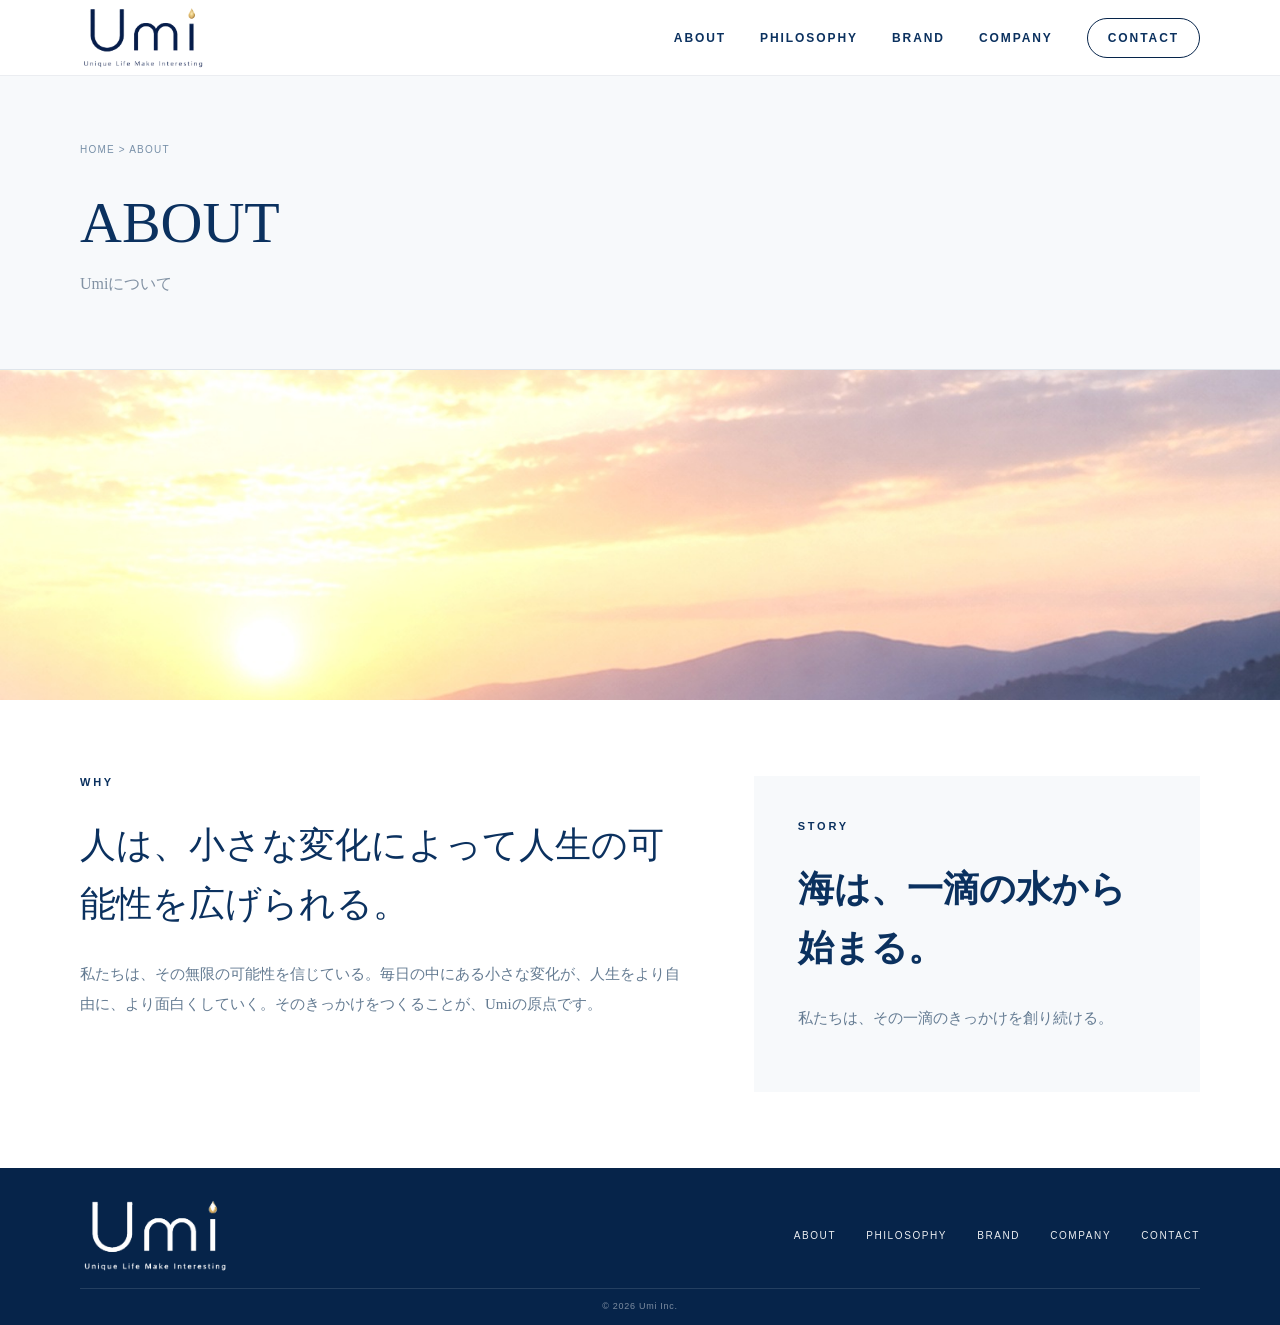
==== about.html @ 211c78a4 "Add files via upload" ====
<!doctype html><html lang="ja"><head><meta charset="utf-8"><meta name="viewport" content="width=device-width,initial-scale=1"><title>ABOUT | Umi株式会社</title><link rel="stylesheet" href="style.css"></head><body><header><div class="wrap nav"><a href="index.html"><img class="nav-logo" src="umi-logo.png" alt="Umi"></a><nav class="navlinks"><a href="about.html">ABOUT</a><a href="philosophy.html">PHILOSOPHY</a><a href="brand.html">BRAND</a><a href="company.html">COMPANY</a><a class="contact" data-contact href="#">CONTACT</a></nav></div></header>
<main><section class="page-hero"><div class="wrap"><div class="crumb">HOME &gt; ABOUT</div><h1 id="about-title"></h1><p id="about-subtitle"></p></div></section><div class="image-band about-image"></div><section class="content"><div class="wrap split"><div><div class="eyebrow">WHY</div><p class="quote" id="about-why-title"></p><p class="lead" id="about-why-text"></p></div><div class="box"><div class="eyebrow">STORY</div><h2 class="title" id="story-title"></h2><p class="lead" id="story-text"></p></div></div></section></main><footer><div class="wrap"><div class="footer"><a class="footer-brand" href="index.html"><img class="footer-logo" src="umi-logo-footer.png" alt="Umi"></a><div class="footer-links"><a href="about.html">ABOUT</a><a href="philosophy.html">PHILOSOPHY</a><a href="brand.html">BRAND</a><a href="company.html">COMPANY</a><a data-contact href="#">CONTACT</a></div></div><div class="copy" data-copy></div></div></footer><script src="content.js"></script><script src="app.js"></script></body></html>
---- style.css ----
:root{
  --deep:#06244a;
  --ink:#0b315f;
  --muted:#6d8198;
  --gold:#b98a2f;
  --lav:#f7f3fb;
  --line:#dfe5eb;
}
*{box-sizing:border-box}
html,body{margin:0;padding:0}
body{font-family:"Yu Mincho","Hiragino Mincho ProN","Noto Serif JP",serif;color:var(--ink);background:#fff}
a{color:inherit;text-decoration:none}
img{display:block;max-width:100%}
.wrap{width:min(1120px,calc(100% - 48px));margin:auto}

/* HEADER */
header{height:76px;background:#fff;border-bottom:1px solid rgba(6,36,74,.08);display:flex;align-items:center;position:relative;z-index:10}
.nav{display:flex;align-items:center;justify-content:space-between}
.nav-logo{width:126px;height:auto}
.navlinks{display:flex;align-items:center;gap:34px;font-family:Arial,sans-serif;font-size:12px;font-weight:700;letter-spacing:.16em}
.navlinks .contact{border:1px solid var(--deep);border-radius:30px;padding:12px 20px}

/* HOME HERO */
.hero{
  min-height:650px;
  background-image:linear-gradient(90deg,rgba(255,255,255,.96) 0%,rgba(255,255,255,.83) 29%,rgba(255,255,255,.18) 54%,rgba(255,255,255,0) 70%),url("home-bg.jpg");
  background-size:cover;
  background-position:center center;
}
.hero-inner{min-height:650px;display:flex;align-items:center}
.hero-copy{width:min(650px,62%);padding:46px 0}
.hero-logo{width:280px;margin-bottom:42px}
.hero h1{font-size:clamp(36px,4vw,60px);line-height:1.65;font-weight:400;letter-spacing:.035em;margin:0}
.gold-line{width:54px;height:2px;background:var(--gold);margin:28px 0}
.hero p{font-size:16px;line-height:2;color:#526f8d;letter-spacing:.04em;margin:0 0 28px}
.btn{display:inline-block;border:1px solid var(--deep);padding:17px 30px;font-family:Arial,sans-serif;font-size:11px;letter-spacing:.15em}

/* COMPACT NEXT BRAND */
.next-brand{background:linear-gradient(120deg,#fbf9fd,#f1eafb);border-top:1px solid #eee8f4;border-bottom:1px solid #eee8f4}
.next-brand-link{min-height:250px;display:flex;flex-direction:column;align-items:center;justify-content:center;padding:38px 20px;transition:.25s}
.next-brand-link:hover{background:rgba(255,255,255,.28)}
.next-brand-kicker,.next-brand-coming{font-family:Arial,sans-serif;font-size:11px;font-weight:700;letter-spacing:.28em}
.next-brand-name{font-size:64px;line-height:1;margin:14px 0 8px;color:#b6a2d6}
.next-brand-tag{font-family:Georgia,serif;font-size:15px;letter-spacing:.14em;color:#8d72b5}
.next-brand-coming{margin-top:24px;color:var(--deep)}
.next-brand-coming span{margin-left:8px}

/* GENERIC INNER PAGES */
.page-hero{padding:68px 0 58px;background:#f7f9fb;border-bottom:1px solid var(--line)}
.crumb{font-family:Arial,sans-serif;font-size:10px;letter-spacing:.12em;color:#7890a8;margin-bottom:34px}
.page-hero h1{font-size:58px;font-weight:400;margin:0 0 18px}
.page-hero p{color:#8191a3}
.image-band{height:330px;background-size:cover;background-position:center}
.about-image{background-image:url("about-bg.jpg")}
.company-image{background-image:url("company-bg.jpg")}
.content{padding:76px 0}
.split{display:grid;grid-template-columns:1.15fr .85fr;gap:70px}
.eyebrow{font-family:Arial,sans-serif;font-size:11px;font-weight:700;letter-spacing:.25em;margin-bottom:28px}
.quote,.title{font-size:36px;line-height:1.65;margin:0 0 24px}
.lead{font-size:15px;line-height:2;color:#647b92}
.box{background:#f7f9fb;padding:44px}
.brand-panel{min-height:520px;background:linear-gradient(rgba(248,244,251,.84),rgba(248,244,251,.84)),url("brand-bg.jpg") center/cover;display:flex;align-items:center;justify-content:center;text-align:center;padding:60px 20px}
.coming{font-family:Arial,sans-serif;font-size:12px;font-weight:700;letter-spacing:.28em}
.mormee{font-size:76px;color:#b5a1d6;margin:18px 0 4px}
.tag{letter-spacing:.14em;color:#8d72b5}
.info{margin:0}.row{display:grid;grid-template-columns:180px 1fr;padding:22px 0;border-bottom:1px solid var(--line)}dt{font-weight:700}

/* PHILOSOPHY */
.philosophy-shell{background:linear-gradient(rgba(255,253,249,.92),rgba(255,253,249,.92)),url("philosophy-bg.jpg") center/cover fixed;padding:70px 20px}
.philosophy-wrap{max-width:850px;margin:auto}
.philosophy-card{background:rgba(255,255,255,.82);padding:60px 70px;box-shadow:0 18px 50px rgba(20,45,70,.06)}
.philosophy-heading{text-align:center;margin-bottom:30px}
.philosophy-heading .jp{font-size:18px;letter-spacing:.18em}
.philosophy-heading h1{font-size:50px;font-weight:400;margin:10px 0}
.rule{width:56px;height:2px;background:var(--gold);margin:22px auto}
.philo-row{display:grid;grid-template-columns:150px 1fr;gap:34px;padding:36px 0;border-bottom:1px solid rgba(185,138,47,.45)}
.icon-wrap{display:flex;justify-content:center}
.philo-icon{width:105px;height:105px;border:1px solid var(--gold);border-radius:50%;display:flex;align-items:center;justify-content:center}
.philo-icon svg{width:68px;fill:none;stroke:var(--ink);stroke-width:1.8}
.philo-copy .label{font-size:25px;color:var(--gold);letter-spacing:.12em}
.philo-copy .sub{font-size:19px;font-weight:700;margin:10px 0}
.philo-copy p{white-space:pre-line;line-height:1.9;margin:0}
.ripple-mark{text-align:center;padding-top:28px}.ripple-mark svg{width:72px;fill:none;stroke:var(--gold);stroke-width:1.5}

/* FOOTER */
footer{background:var(--deep);color:#fff;padding:24px 0 14px}
.footer{min-height:88px;display:flex;align-items:center;justify-content:space-between;gap:36px}
.footer-brand{display:block}
.footer-logo{width:150px;height:auto}
.footer-links{display:flex;align-items:center;gap:30px;flex-wrap:wrap;font-family:Arial,sans-serif;font-size:10px;letter-spacing:.16em}
.footer-links a{opacity:.92}
.copy{text-align:center;border-top:1px solid rgba(255,255,255,.12);padding-top:12px;margin-top:8px;font-family:Arial,sans-serif;font-size:9px;letter-spacing:.08em;color:rgba(255,255,255,.48)}

@media(max-width:800px){
  .wrap{width:min(100% - 30px,1120px)}
  header{height:auto;padding:14px 0}
  .nav{align-items:flex-start}.nav-logo{width:105px}
  .navlinks{gap:12px;font-size:9px;flex-wrap:wrap;justify-content:flex-end}
  .navlinks .contact{padding:8px 12px}
  .hero,.hero-inner{min-height:620px}
  .hero{background-image:linear-gradient(90deg,rgba(255,255,255,.93),rgba(255,255,255,.50)),url("home-bg.jpg");background-position:62% center}
  .hero-copy{width:100%}.hero-logo{width:220px}
  .hero h1{font-size:36px}
  .next-brand-name{font-size:54px}
  .split{grid-template-columns:1fr;gap:30px}
  .philosophy-card{padding:40px 24px}
  .philo-row{grid-template-columns:1fr}.philo-copy{text-align:center}
  .footer{flex-direction:column;justify-content:center;text-align:center;padding:10px 0}
  .footer-links{justify-content:center;gap:18px}
  .footer-logo{width:135px}
}
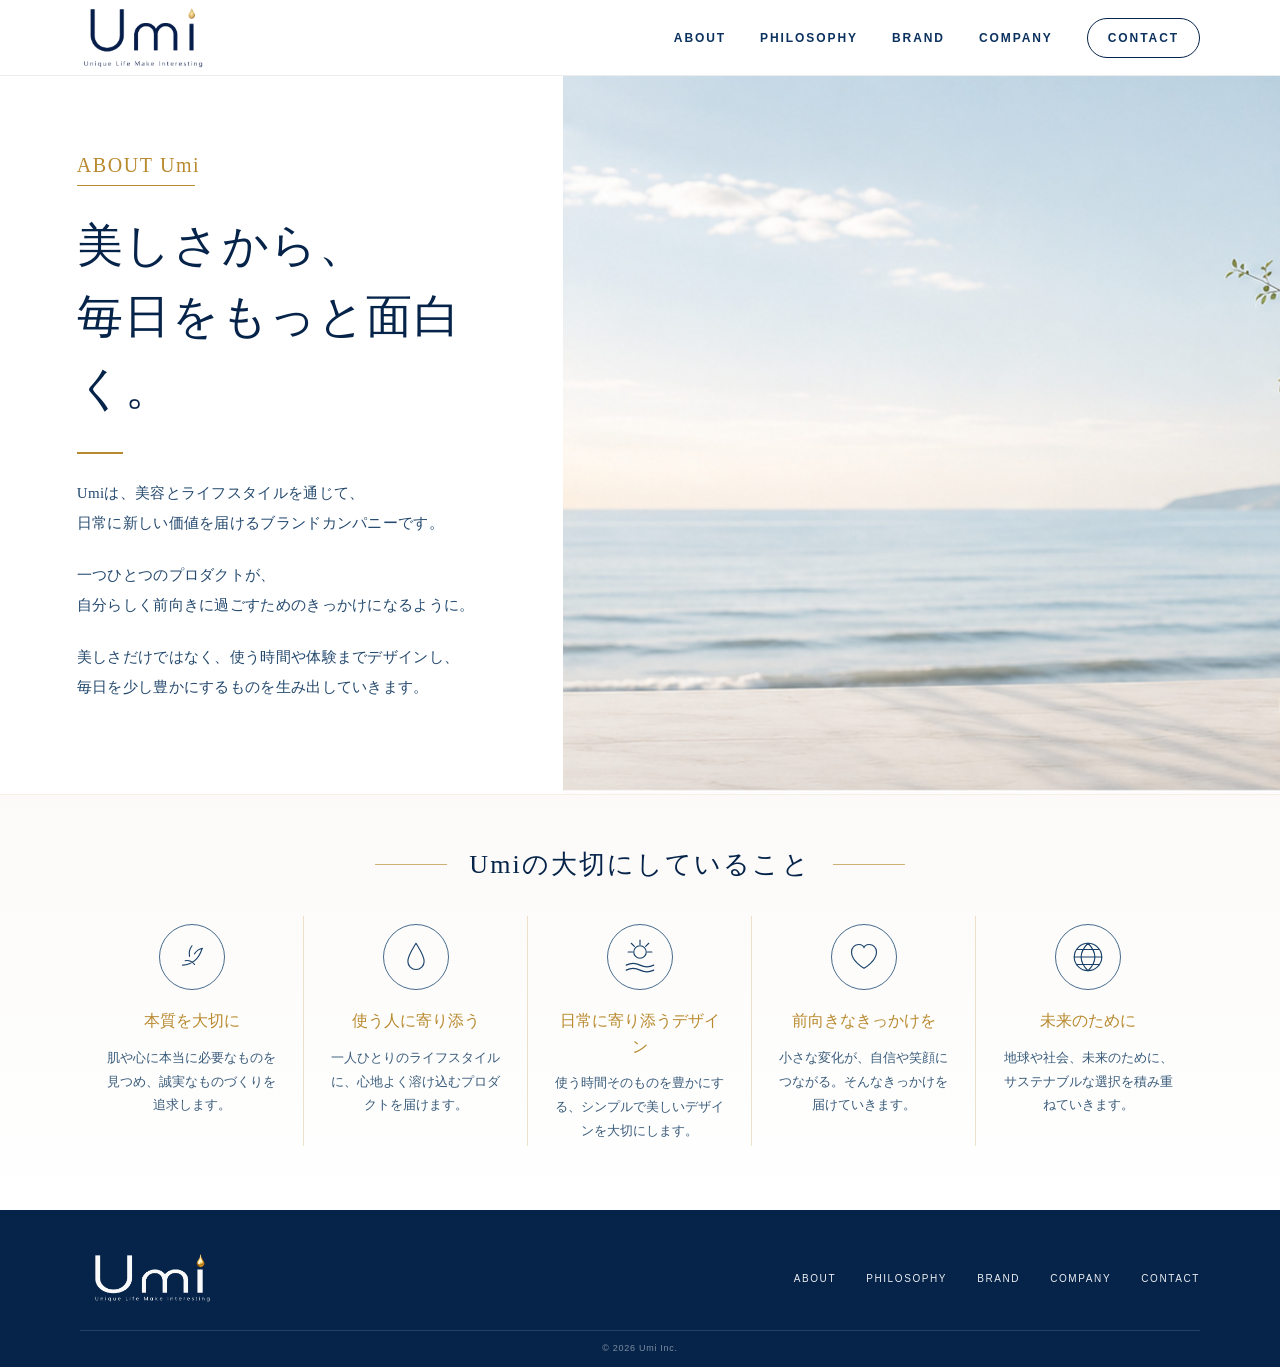
==== commit 2c139e5f: "Add files via upload" ====
--- a/about.html
+++ b/about.html
@@ -1,2 +1,136 @@
-<!doctype html><html lang="ja"><head><meta charset="utf-8"><meta name="viewport" content="width=device-width,initial-scale=1"><title>ABOUT | Umi株式会社</title><link rel="stylesheet" href="style.css"></head><body><header><div class="wrap nav"><a href="index.html"><img class="nav-logo" src="umi-logo.png" alt="Umi"></a><nav class="navlinks"><a href="about.html">ABOUT</a><a href="philosophy.html">PHILOSOPHY</a><a href="brand.html">BRAND</a><a href="company.html">COMPANY</a><a class="contact" data-contact href="#">CONTACT</a></nav></div></header>
-<main><section class="page-hero"><div class="wrap"><div class="crumb">HOME &gt; ABOUT</div><h1 id="about-title"></h1><p id="about-subtitle"></p></div></section><div class="image-band about-image"></div><section class="content"><div class="wrap split"><div><div class="eyebrow">WHY</div><p class="quote" id="about-why-title"></p><p class="lead" id="about-why-text"></p></div><div class="box"><div class="eyebrow">STORY</div><h2 class="title" id="story-title"></h2><p class="lead" id="story-text"></p></div></div></section></main><footer><div class="wrap"><div class="footer"><a class="footer-brand" href="index.html"><img class="footer-logo" src="umi-logo-footer.png" alt="Umi"></a><div class="footer-links"><a href="about.html">ABOUT</a><a href="philosophy.html">PHILOSOPHY</a><a href="brand.html">BRAND</a><a href="company.html">COMPANY</a><a data-contact href="#">CONTACT</a></div></div><div class="copy" data-copy></div></div></footer><script src="content.js"></script><script src="app.js"></script></body></html>+<!doctype html>
+<html lang="ja">
+<head>
+<meta charset="utf-8">
+<meta name="viewport" content="width=device-width,initial-scale=1">
+<title>ABOUT | Umi株式会社</title>
+<link rel="stylesheet" href="style.css">
+</head>
+<body>
+
+<header>
+  <div class="wrap nav">
+    <a href="index.html"><img class="nav-logo" src="umi-logo.png" alt="Umi"></a>
+    <nav class="navlinks">
+      <a href="about.html">ABOUT</a>
+      <a href="philosophy.html">PHILOSOPHY</a>
+      <a href="brand.html">BRAND</a>
+      <a href="company.html">COMPANY</a>
+      <a class="contact" href="mailto:info@umi-beauty.com">CONTACT</a>
+    </nav>
+  </div>
+</header>
+
+<main class="about-v2">
+
+  <section class="about-intro">
+    <div class="about-intro-copy">
+      <div class="about-label">ABOUT Umi</div>
+      <h1>美しさから、<br>毎日をもっと面白く。</h1>
+      <div class="about-gold-line"></div>
+
+      <p>
+        Umiは、美容とライフスタイルを通じて、<br>
+        日常に新しい価値を届けるブランドカンパニーです。
+      </p>
+
+      <p>
+        一つひとつのプロダクトが、<br>
+        自分らしく前向きに過ごすためのきっかけになるように。
+      </p>
+
+      <p>
+        美しさだけではなく、使う時間や体験までデザインし、<br>
+        毎日を少し豊かにするものを生み出していきます。
+      </p>
+    </div>
+
+    <div class="about-intro-image" role="img" aria-label="海を望むUmiのイメージ"></div>
+  </section>
+
+  <section class="about-values">
+    <div class="wrap">
+      <div class="about-values-title">
+        <span></span>
+        <h2>Umiの大切にしていること</h2>
+        <span></span>
+      </div>
+
+      <div class="about-values-grid">
+        <article class="about-value">
+          <div class="about-value-icon">
+            <svg viewBox="0 0 64 64" aria-hidden="true">
+              <path d="M17 45c15-1 26-10 31-26M21 38c5-1 11 1 15 6M28 31c-1-6 0-12 4-17M36 27c3-5 7-8 13-9"/>
+            </svg>
+          </div>
+          <h3>本質を大切に</h3>
+          <p>肌や心に本当に必要なものを見つめ、誠実なものづくりを追求します。</p>
+        </article>
+
+        <article class="about-value">
+          <div class="about-value-icon">
+            <svg viewBox="0 0 64 64" aria-hidden="true">
+              <path d="M32 10C24 23 19 30 19 39a13 13 0 0 0 26 0c0-9-5-16-13-29Z"/>
+            </svg>
+          </div>
+          <h3>使う人に寄り添う</h3>
+          <p>一人ひとりのライフスタイルに、心地よく溶け込むプロダクトを届けます。</p>
+        </article>
+
+        <article class="about-value">
+          <div class="about-value-icon">
+            <svg viewBox="0 0 64 64" aria-hidden="true">
+              <circle cx="32" cy="24" r="10"/>
+              <path d="M32 5v7M13 24h7M44 24h7M18 10l5 5M46 10l-5 5M10 45c8-4 14-4 22 0s14 4 22 0M10 53c8-4 14-4 22 0s14 4 22 0"/>
+            </svg>
+          </div>
+          <h3>日常に寄り添うデザイン</h3>
+          <p>使う時間そのものを豊かにする、シンプルで美しいデザインを大切にします。</p>
+        </article>
+
+        <article class="about-value">
+          <div class="about-value-icon">
+            <svg viewBox="0 0 64 64" aria-hidden="true">
+              <path d="M32 50S12 39 12 24c0-7 5-12 12-12 4 0 7 2 8 5 1-3 4-5 8-5 7 0 12 5 12 12 0 15-20 26-20 26Z"/>
+            </svg>
+          </div>
+          <h3>前向きなきっかけを</h3>
+          <p>小さな変化が、自信や笑顔につながる。そんなきっかけを届けていきます。</p>
+        </article>
+
+        <article class="about-value">
+          <div class="about-value-icon">
+            <svg viewBox="0 0 64 64" aria-hidden="true">
+              <circle cx="32" cy="32" r="22"/>
+              <path d="M10 32h44M32 10c8 8 11 15 11 22s-3 14-11 22M32 10c-8 8-11 15-11 22s3 14 11 22M15 20h34M15 44h34"/>
+            </svg>
+          </div>
+          <h3>未来のために</h3>
+          <p>地球や社会、未来のために、サステナブルな選択を積み重ねていきます。</p>
+        </article>
+      </div>
+    </div>
+  </section>
+
+</main>
+
+<footer>
+  <div class="wrap">
+    <div class="footer">
+      <a class="footer-brand" href="index.html">
+        <img class="footer-logo" src="umi-logo-footer.png" alt="Umi">
+      </a>
+      <nav class="footer-links">
+        <a href="about.html">ABOUT</a>
+        <a href="philosophy.html">PHILOSOPHY</a>
+        <a href="brand.html">BRAND</a>
+        <a href="company.html">COMPANY</a>
+        <a href="mailto:info@umi-beauty.com">CONTACT</a>
+      </nav>
+    </div>
+    <div class="copy">© 2026 Umi Inc.</div>
+  </div>
+</footer>
+
+</body>
+</html>
--- a/style.css
+++ b/style.css
@@ -31,7 +31,8 @@
 .hero-inner{min-height:650px;display:flex;align-items:center}
 .hero-copy{width:min(650px,62%);padding:46px 0}
 .hero-logo{width:280px;margin-bottom:42px}
-.hero h1{font-size:clamp(36px,4vw,60px);line-height:1.65;font-weight:400;letter-spacing:.035em;margin:0}
+.hero h1{font-size:clamp(32px,3.15vw,48px);line-height:1.55;font-weight:400;letter-spacing:.025em;margin:0}
+.hero h1 span{display:block;white-space:nowrap}
 .gold-line{width:54px;height:2px;background:var(--gold);margin:28px 0}
 .hero p{font-size:16px;line-height:2;color:#526f8d;letter-spacing:.04em;margin:0 0 28px}
 .btn{display:inline-block;border:1px solid var(--deep);padding:17px 30px;font-family:Arial,sans-serif;font-size:11px;letter-spacing:.15em}
@@ -101,7 +102,8 @@
   .hero,.hero-inner{min-height:620px}
   .hero{background-image:linear-gradient(90deg,rgba(255,255,255,.93),rgba(255,255,255,.50)),url("home-bg.jpg");background-position:62% center}
   .hero-copy{width:100%}.hero-logo{width:220px}
-  .hero h1{font-size:36px}
+  .hero h1{font-size:clamp(27px,7vw,36px);line-height:1.5}
+  .hero h1 span{white-space:normal}
   .next-brand-name{font-size:54px}
   .split{grid-template-columns:1fr;gap:30px}
   .philosophy-card{padding:40px 24px}
@@ -110,3 +112,223 @@
   .footer-links{justify-content:center;gap:18px}
   .footer-logo{width:135px}
 }
+
+
+/* =========================================================
+   ABOUT v2 — image and text are completely separate
+   Image file: about-visual.jpg
+   ========================================================= */
+
+.about-v2{
+  background:#fff;
+}
+
+.about-intro{
+  width:100%;
+  min-height:610px;
+  display:grid;
+  grid-template-columns:44% 56%;
+  background:#fff;
+}
+
+.about-intro-copy{
+  padding:78px clamp(34px,6vw,105px) 70px;
+  display:flex;
+  flex-direction:column;
+  justify-content:center;
+}
+
+.about-label{
+  color:var(--gold);
+  font-family:Georgia,"Times New Roman",serif;
+  font-size:20px;
+  letter-spacing:.08em;
+  margin-bottom:24px;
+}
+
+.about-label:after{
+  content:"";
+  display:block;
+  width:118px;
+  height:1px;
+  background:var(--gold);
+  margin-top:8px;
+}
+
+.about-intro h1{
+  margin:0;
+  color:var(--deep);
+  font-weight:400;
+  font-size:clamp(36px,3.6vw,56px);
+  line-height:1.55;
+  letter-spacing:.035em;
+}
+
+.about-gold-line{
+  width:46px;
+  height:2px;
+  background:var(--gold);
+  margin:28px 0 24px;
+}
+
+.about-intro-copy p{
+  margin:0 0 22px;
+  color:#24496e;
+  font-size:15px;
+  line-height:2;
+  letter-spacing:.02em;
+}
+
+.about-intro-image{
+  min-height:610px;
+  background:url("about-visual.jpg") center center/cover no-repeat;
+}
+
+.about-values{
+  padding:52px 0 64px;
+  background:linear-gradient(180deg,#fbfaf8 0%,#fff 100%);
+  border-top:1px solid rgba(185,138,47,.12);
+}
+
+.about-values-title{
+  display:flex;
+  align-items:center;
+  justify-content:center;
+  gap:22px;
+  margin-bottom:34px;
+}
+
+.about-values-title span{
+  width:72px;
+  height:1px;
+  background:rgba(185,138,47,.65);
+}
+
+.about-values-title h2{
+  margin:0;
+  font-weight:400;
+  color:var(--deep);
+  font-size:26px;
+  letter-spacing:.08em;
+}
+
+.about-values-grid{
+  display:grid;
+  grid-template-columns:repeat(5,1fr);
+}
+
+.about-value{
+  text-align:center;
+  padding:8px 26px 0;
+  min-height:230px;
+  border-right:1px solid rgba(185,138,47,.25);
+}
+
+.about-value:last-child{
+  border-right:none;
+}
+
+.about-value-icon{
+  width:66px;
+  height:66px;
+  border:1px solid #476b8d;
+  border-radius:50%;
+  display:flex;
+  align-items:center;
+  justify-content:center;
+  margin:0 auto 18px;
+}
+
+.about-value-icon svg{
+  width:40px;
+  height:40px;
+  fill:none;
+  stroke:#173f68;
+  stroke-width:1.8;
+  stroke-linecap:round;
+  stroke-linejoin:round;
+}
+
+.about-value h3{
+  margin:0 0 13px;
+  color:var(--gold);
+  font-size:16px;
+  font-weight:400;
+  line-height:1.6;
+}
+
+.about-value p{
+  margin:0 auto;
+  color:#395b7a;
+  font-size:12.5px;
+  line-height:1.9;
+  max-width:190px;
+}
+
+@media(max-width:950px){
+  .about-intro{
+    grid-template-columns:1fr;
+  }
+
+  .about-intro-copy{
+    padding:58px 7vw 46px;
+  }
+
+  .about-intro-image{
+    min-height:420px;
+  }
+
+  .about-values-grid{
+    grid-template-columns:repeat(2,1fr);
+    gap:28px 0;
+  }
+
+  .about-value{
+    border-right:none;
+    border-bottom:1px solid rgba(185,138,47,.18);
+    padding-bottom:28px;
+  }
+
+  .about-value:last-child{
+    grid-column:1/-1;
+    border-bottom:none;
+  }
+}
+
+@media(max-width:600px){
+  .about-intro h1{
+    font-size:34px;
+  }
+
+  .about-intro-copy p{
+    font-size:14px;
+  }
+
+  .about-intro-image{
+    min-height:300px;
+  }
+
+  .about-values{
+    padding:42px 0 48px;
+  }
+
+  .about-values-title{
+    gap:12px;
+  }
+
+  .about-values-title span{
+    width:34px;
+  }
+
+  .about-values-title h2{
+    font-size:20px;
+  }
+
+  .about-values-grid{
+    grid-template-columns:1fr;
+  }
+
+  .about-value:last-child{
+    grid-column:auto;
+  }
+}
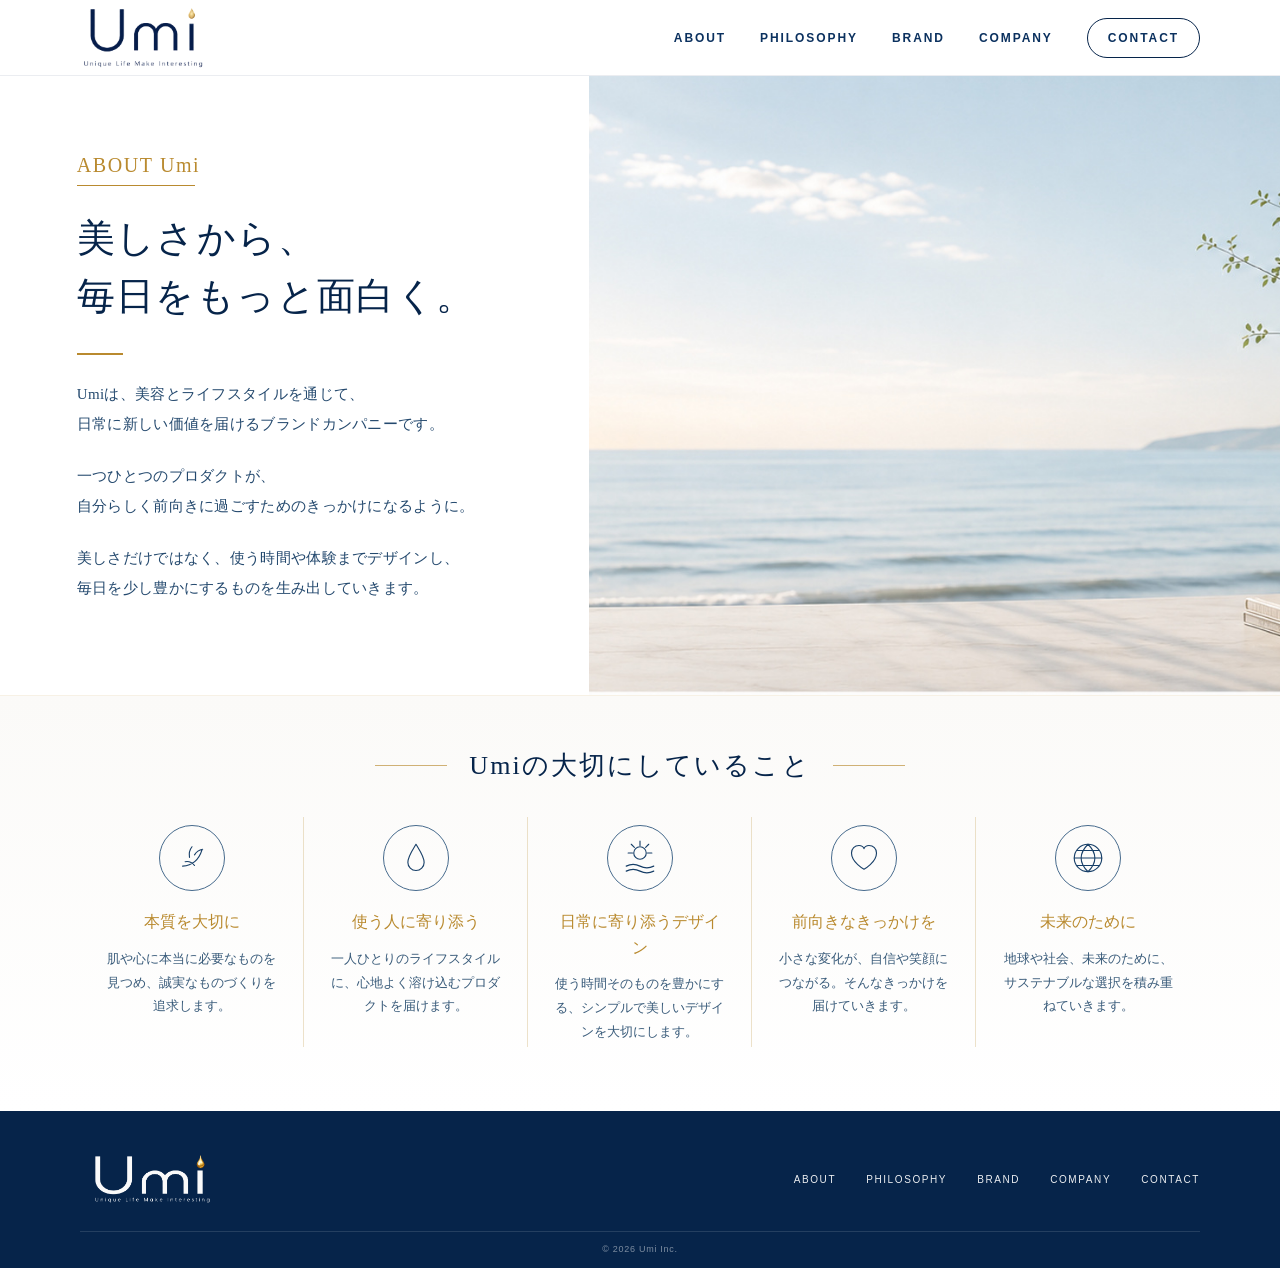
==== commit 3a85a468: "Add files via upload" ====
--- a/about.html
+++ b/about.html
@@ -26,7 +26,7 @@
   <section class="about-intro">
     <div class="about-intro-copy">
       <div class="about-label">ABOUT Umi</div>
-      <h1>美しさから、<br>毎日をもっと面白く。</h1>
+      <h1><span>美しさから、</span><span>毎日をもっと面白く。</span></h1>
       <div class="about-gold-line"></div>
 
       <p>
--- a/style.css
+++ b/style.css
@@ -125,9 +125,9 @@
 
 .about-intro{
   width:100%;
-  min-height:610px;
+  min-height:500px;
   display:grid;
-  grid-template-columns:44% 56%;
+  grid-template-columns:46% 54%;
   background:#fff;
 }
 
@@ -159,9 +159,14 @@
   margin:0;
   color:var(--deep);
   font-weight:400;
-  font-size:clamp(36px,3.6vw,56px);
-  line-height:1.55;
+  font-size:clamp(34px,3vw,48px);
+  line-height:1.5;
   letter-spacing:.035em;
+}
+
+.about-intro h1 span{
+  display:block;
+  white-space:nowrap;
 }
 
 .about-gold-line{
@@ -180,8 +185,11 @@
 }
 
 .about-intro-image{
-  min-height:610px;
-  background:url("about-visual.jpg") center center/cover no-repeat;
+  min-height:500px;
+  background-image:url("about-visual.jpg");
+  background-size:cover;
+  background-position:center center;
+  background-repeat:no-repeat;
 }
 
 .about-values{
@@ -296,6 +304,10 @@
 }
 
 @media(max-width:600px){
+  .about-intro h1 span{
+    white-space:normal;
+  }
+
   .about-intro h1{
     font-size:34px;
   }
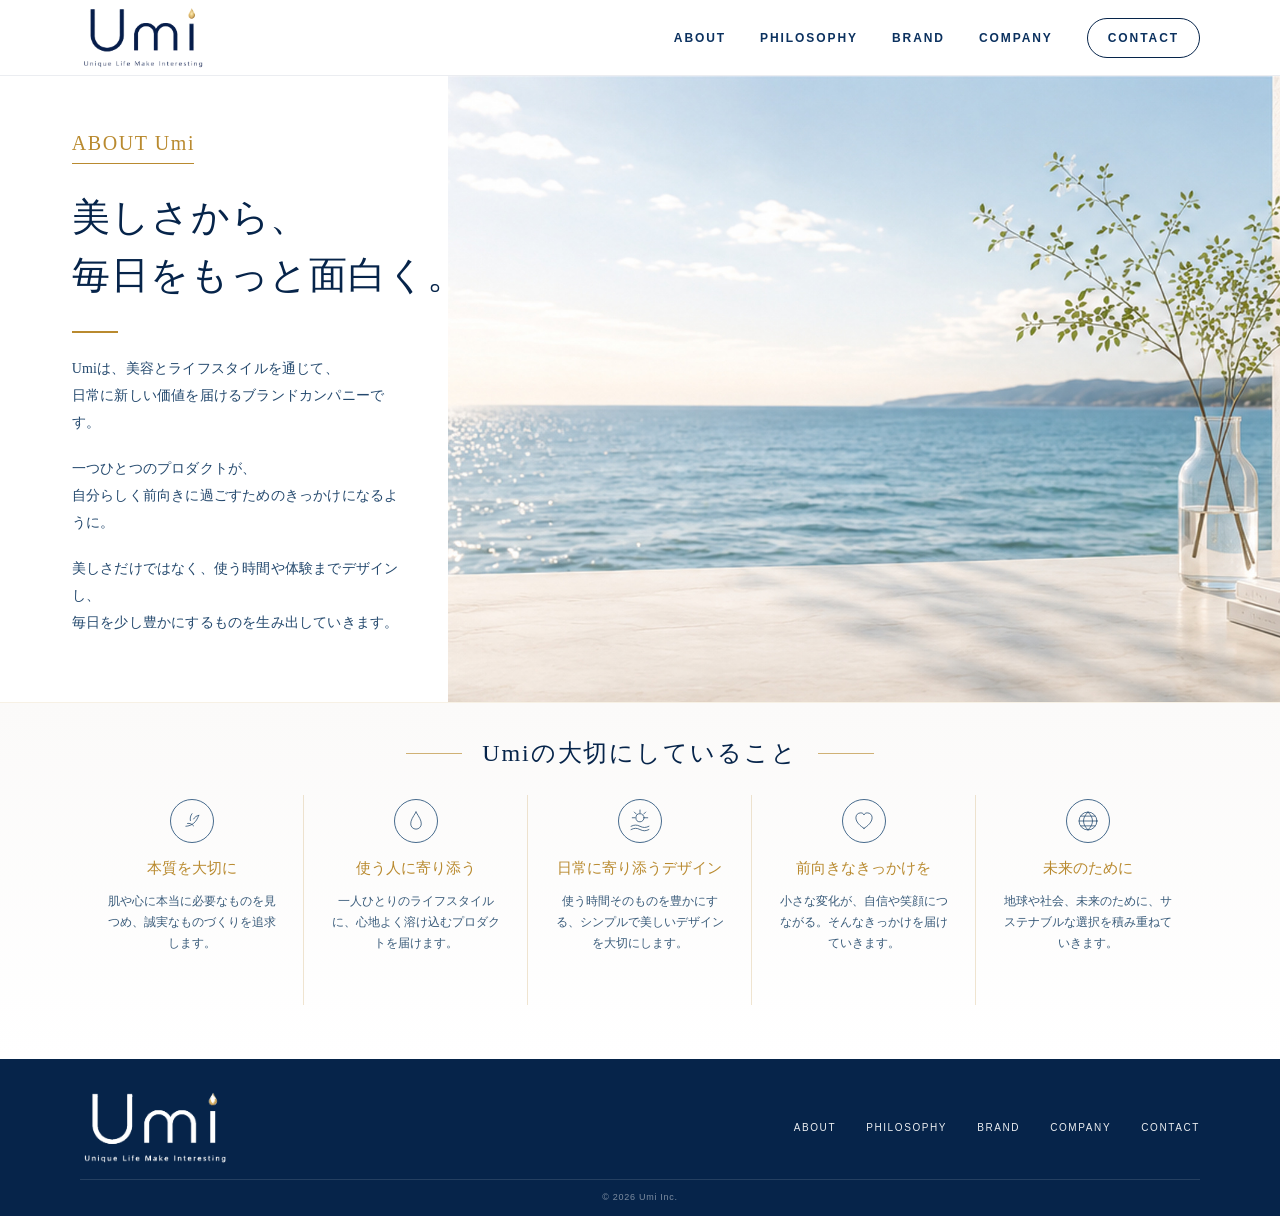
==== commit 8d0d6b81: "Add files via upload" ====
--- a/about.html
+++ b/about.html
@@ -16,7 +16,7 @@
       <a href="philosophy.html">PHILOSOPHY</a>
       <a href="brand.html">BRAND</a>
       <a href="company.html">COMPANY</a>
-      <a class="contact" href="mailto:info@umi-beauty.com">CONTACT</a>
+      <a class="contact" href="contact.html">CONTACT</a>
     </nav>
   </div>
 </header>
@@ -125,7 +125,7 @@
         <a href="philosophy.html">PHILOSOPHY</a>
         <a href="brand.html">BRAND</a>
         <a href="company.html">COMPANY</a>
-        <a href="mailto:info@umi-beauty.com">CONTACT</a>
+        <a href="contact.html">CONTACT</a>
       </nav>
     </div>
     <div class="copy">© 2026 Umi Inc.</div>
--- a/style.css
+++ b/style.css
@@ -24,7 +24,7 @@
 /* HOME HERO */
 .hero{
   min-height:650px;
-  background-image:linear-gradient(90deg,rgba(255,255,255,.96) 0%,rgba(255,255,255,.83) 29%,rgba(255,255,255,.18) 54%,rgba(255,255,255,0) 70%),url("home-bg.jpg");
+  background-image:linear-gradient(90deg,rgba(255,255,255,.96) 0%,rgba(255,255,255,.83) 29%,rgba(255,255,255,.18) 54%,rgba(255,255,255,0) 70%),url("home-desktop-bg.png");
   background-size:cover;
   background-position:center center;
 }
@@ -100,7 +100,7 @@
   .navlinks{gap:12px;font-size:9px;flex-wrap:wrap;justify-content:flex-end}
   .navlinks .contact{padding:8px 12px}
   .hero,.hero-inner{min-height:620px}
-  .hero{background-image:linear-gradient(90deg,rgba(255,255,255,.93),rgba(255,255,255,.50)),url("home-bg.jpg");background-position:62% center}
+  .hero{background-image:linear-gradient(90deg,rgba(255,255,255,.93),rgba(255,255,255,.50)),url("home-desktop-bg.png");background-position:62% center}
   .hero-copy{width:100%}.hero-logo{width:220px}
   .hero h1{font-size:clamp(27px,7vw,36px);line-height:1.5}
   .hero h1 span{white-space:normal}
@@ -115,8 +115,7 @@
 
 
 /* =========================================================
-   ABOUT v2 — image and text are completely separate
-   Image file: about-visual.jpg
+   ABOUT v4 — image and text separated, balanced wide layout
    ========================================================= */
 
 .about-v2{
@@ -125,17 +124,20 @@
 
 .about-intro{
   width:100%;
-  min-height:500px;
+  min-height:560px;
   display:grid;
-  grid-template-columns:46% 54%;
+  grid-template-columns:35% 65%;
   background:#fff;
 }
 
 .about-intro-copy{
-  padding:78px clamp(34px,6vw,105px) 70px;
+  padding:56px 44px 48px clamp(54px,5.6vw,108px);
   display:flex;
   flex-direction:column;
   justify-content:center;
+  position:relative;
+  z-index:2;
+  background:#fff;
 }
 
 .about-label{
@@ -149,7 +151,7 @@
 .about-label:after{
   content:"";
   display:block;
-  width:118px;
+  width:122px;
   height:1px;
   background:var(--gold);
   margin-top:8px;
@@ -160,8 +162,8 @@
   color:var(--deep);
   font-weight:400;
   font-size:clamp(34px,3vw,48px);
-  line-height:1.5;
-  letter-spacing:.035em;
+  line-height:1.52;
+  letter-spacing:.025em;
 }
 
 .about-intro h1 span{
@@ -173,28 +175,29 @@
   width:46px;
   height:2px;
   background:var(--gold);
-  margin:28px 0 24px;
+  margin:26px 0 22px;
 }
 
 .about-intro-copy p{
-  margin:0 0 22px;
+  margin:0 0 18px;
   color:#24496e;
-  font-size:15px;
-  line-height:2;
-  letter-spacing:.02em;
+  font-size:14px;
+  line-height:1.95;
+  letter-spacing:.015em;
 }
 
 .about-intro-image{
-  min-height:500px;
+  min-height:560px;
   background-image:url("about-visual.jpg");
   background-size:cover;
   background-position:center center;
   background-repeat:no-repeat;
 }
 
+/* VALUES */
 .about-values{
-  padding:52px 0 64px;
-  background:linear-gradient(180deg,#fbfaf8 0%,#fff 100%);
+  padding:34px 0 54px;
+  background:linear-gradient(180deg,#fbfaf9 0%,#fff 100%);
   border-top:1px solid rgba(185,138,47,.12);
 }
 
@@ -202,12 +205,12 @@
   display:flex;
   align-items:center;
   justify-content:center;
-  gap:22px;
-  margin-bottom:34px;
+  gap:20px;
+  margin-bottom:26px;
 }
 
 .about-values-title span{
-  width:72px;
+  width:56px;
   height:1px;
   background:rgba(185,138,47,.65);
 }
@@ -216,20 +219,21 @@
   margin:0;
   font-weight:400;
   color:var(--deep);
-  font-size:26px;
+  font-size:24px;
   letter-spacing:.08em;
 }
 
 .about-values-grid{
   display:grid;
   grid-template-columns:repeat(5,1fr);
+  align-items:start;
 }
 
 .about-value{
   text-align:center;
-  padding:8px 26px 0;
-  min-height:230px;
-  border-right:1px solid rgba(185,138,47,.25);
+  padding:4px 20px 0;
+  min-height:210px;
+  border-right:1px solid rgba(185,138,47,.22);
 }
 
 .about-value:last-child{
@@ -237,19 +241,19 @@
 }
 
 .about-value-icon{
-  width:66px;
-  height:66px;
+  width:44px;
+  height:44px;
   border:1px solid #476b8d;
   border-radius:50%;
   display:flex;
   align-items:center;
   justify-content:center;
-  margin:0 auto 18px;
+  margin:0 auto 14px;
 }
 
 .about-value-icon svg{
-  width:40px;
-  height:40px;
+  width:26px;
+  height:26px;
   fill:none;
   stroke:#173f68;
   stroke-width:1.8;
@@ -258,43 +262,56 @@
 }
 
 .about-value h3{
-  margin:0 0 13px;
+  margin:0 0 10px;
   color:var(--gold);
-  font-size:16px;
+  font-size:15px;
   font-weight:400;
-  line-height:1.6;
+  line-height:1.55;
 }
 
 .about-value p{
   margin:0 auto;
   color:#395b7a;
-  font-size:12.5px;
-  line-height:1.9;
-  max-width:190px;
-}
-
-@media(max-width:950px){
+  font-size:11.5px;
+  line-height:1.85;
+  max-width:170px;
+}
+
+@media(max-width:1100px){
+  .about-intro{
+    grid-template-columns:42% 58%;
+  }
+  .about-intro-copy{
+    padding-left:44px;
+  }
+  .about-intro h1{
+    font-size:40px;
+  }
+}
+
+@media(max-width:850px){
   .about-intro{
     grid-template-columns:1fr;
   }
 
   .about-intro-copy{
-    padding:58px 7vw 46px;
+    padding:52px 7vw 42px;
   }
 
   .about-intro-image{
-    min-height:420px;
+    min-height:380px;
+    background-position:center center;
   }
 
   .about-values-grid{
     grid-template-columns:repeat(2,1fr);
-    gap:28px 0;
+    gap:26px 0;
   }
 
   .about-value{
     border-right:none;
     border-bottom:1px solid rgba(185,138,47,.18);
-    padding-bottom:28px;
+    padding-bottom:26px;
   }
 
   .about-value:last-child{
@@ -304,36 +321,32 @@
 }
 
 @media(max-width:600px){
+  .about-intro h1{
+    font-size:33px;
+  }
+
   .about-intro h1 span{
     white-space:normal;
   }
 
-  .about-intro h1{
-    font-size:34px;
-  }
-
   .about-intro-copy p{
-    font-size:14px;
+    font-size:13px;
   }
 
   .about-intro-image{
-    min-height:300px;
-  }
-
-  .about-values{
-    padding:42px 0 48px;
+    min-height:280px;
   }
 
   .about-values-title{
-    gap:12px;
+    gap:10px;
   }
 
   .about-values-title span{
-    width:34px;
+    width:30px;
   }
 
   .about-values-title h2{
-    font-size:20px;
+    font-size:19px;
   }
 
   .about-values-grid{
@@ -344,3 +357,652 @@
     grid-column:auto;
   }
 }
+
+
+
+
+/* =========================================================
+   PHILOSOPHY v2
+   Hero image and all text/icons are separate
+   Image file: philosophy-visual.jpg
+   ========================================================= */
+
+.navlinks .is-current{
+  position:relative;
+}
+.navlinks .is-current:after{
+  content:"";
+  position:absolute;
+  left:50%;
+  bottom:-12px;
+  width:34px;
+  height:1px;
+  transform:translateX(-50%);
+  background:var(--gold);
+}
+
+.philosophy-v2{
+  background:#fff;
+}
+
+.philosophy-hero{
+  min-height:470px;
+  position:relative;
+  overflow:hidden;
+  background:#f9f7f3;
+}
+
+.philosophy-hero-image{
+  position:absolute;
+  inset:0;
+  background-image:url("philosophy-visual.jpg");
+  background-size:cover;
+  background-position:center center;
+  background-repeat:no-repeat;
+}
+
+.philosophy-hero-copy{
+  position:relative;
+  z-index:2;
+  min-height:470px;
+  width:min(1120px,calc(100% - 48px));
+  margin:0 auto;
+  display:flex;
+  flex-direction:column;
+  justify-content:center;
+  align-items:flex-start;
+}
+
+.philosophy-hero h1{
+  margin:0;
+  color:var(--deep);
+  font-family:Arial,sans-serif;
+  font-weight:400;
+  font-size:clamp(42px,4.4vw,68px);
+  letter-spacing:.18em;
+}
+
+.philosophy-hero p{
+  margin:24px 0 0;
+  color:#24496e;
+  font-size:17px;
+  letter-spacing:.12em;
+}
+
+.philosophy-gold-line{
+  width:52px;
+  height:2px;
+  background:var(--gold);
+  margin-top:26px;
+}
+
+.philosophy-list{
+  padding:28px 0 18px;
+  background:linear-gradient(180deg,#fff 0%,#fdfcfb 100%);
+}
+
+.philosophy-container{
+  width:min(880px,calc(100% - 48px));
+  margin:0 auto;
+}
+
+.philosophy-item{
+  min-height:230px;
+  display:grid;
+  grid-template-columns:150px 86px 1fr;
+  align-items:center;
+  gap:28px;
+  padding:34px 0;
+  border-bottom:1px solid rgba(185,138,47,.48);
+}
+
+.philosophy-item:last-child{
+  border-bottom:none;
+}
+
+.philosophy-icon{
+  width:126px;
+  height:126px;
+  border:1px solid var(--gold);
+  border-radius:50%;
+  display:flex;
+  align-items:center;
+  justify-content:center;
+}
+
+.philosophy-icon svg{
+  width:70px;
+  height:70px;
+  fill:none;
+  stroke:var(--deep);
+  stroke-width:1.8;
+  stroke-linecap:round;
+  stroke-linejoin:round;
+}
+
+.philosophy-number{
+  align-self:start;
+  padding-top:12px;
+  color:#d9d6d0;
+  font-family:Georgia,"Times New Roman",serif;
+  font-size:58px;
+  font-weight:400;
+  line-height:1;
+}
+
+.philosophy-copy{
+  padding:4px 0;
+}
+
+.philosophy-copy h2{
+  margin:0;
+  color:var(--deep);
+  font-family:Arial,sans-serif;
+  font-size:24px;
+  font-weight:700;
+  letter-spacing:.16em;
+}
+
+.philosophy-small-line{
+  width:38px;
+  height:2px;
+  background:var(--gold);
+  margin:13px 0 22px;
+}
+
+.philosophy-copy p{
+  margin:0 0 11px;
+  color:#24496e;
+  font-size:15px;
+  line-height:1.9;
+  letter-spacing:.025em;
+}
+
+.philosophy-copy .philosophy-en{
+  font-family:Georgia,"Times New Roman",serif;
+  font-size:18px;
+  letter-spacing:.04em;
+  color:#123a64;
+}
+
+.philosophy-closing{
+  padding:28px 20px 32px;
+  text-align:center;
+  background:linear-gradient(90deg,#f5f8fd,#fff8f8,#f7f5ff);
+  color:var(--deep);
+  font-size:18px;
+  letter-spacing:.08em;
+}
+
+/* Tablet */
+@media(max-width:900px){
+  .philosophy-hero,
+  .philosophy-hero-copy{
+    min-height:400px;
+  }
+
+  .philosophy-item{
+    grid-template-columns:120px 68px 1fr;
+    gap:20px;
+  }
+
+  .philosophy-icon{
+    width:102px;
+    height:102px;
+  }
+
+  .philosophy-icon svg{
+    width:58px;
+    height:58px;
+  }
+
+  .philosophy-number{
+    font-size:46px;
+  }
+}
+
+/* Mobile */
+@media(max-width:650px){
+  .navlinks .is-current:after{
+    display:none;
+  }
+
+  .philosophy-hero,
+  .philosophy-hero-copy{
+    min-height:340px;
+  }
+
+  .philosophy-hero-image{
+    background-position:62% center;
+  }
+
+  .philosophy-hero-copy{
+    width:calc(100% - 36px);
+    justify-content:flex-end;
+    padding-bottom:44px;
+  }
+
+  .philosophy-hero h1{
+    font-size:36px;
+    letter-spacing:.12em;
+  }
+
+  .philosophy-hero p{
+    margin-top:16px;
+    font-size:13px;
+    letter-spacing:.08em;
+  }
+
+  .philosophy-gold-line{
+    margin-top:18px;
+  }
+
+  .philosophy-container{
+    width:calc(100% - 36px);
+  }
+
+  .philosophy-item{
+    grid-template-columns:72px 1fr;
+    grid-template-areas:
+      "icon number"
+      "copy copy";
+    gap:10px 18px;
+    padding:30px 0 32px;
+  }
+
+  .philosophy-icon{
+    grid-area:icon;
+    width:68px;
+    height:68px;
+  }
+
+  .philosophy-icon svg{
+    width:39px;
+    height:39px;
+  }
+
+  .philosophy-number{
+    grid-area:number;
+    align-self:center;
+    padding:0;
+    font-size:40px;
+  }
+
+  .philosophy-copy{
+    grid-area:copy;
+    padding-top:10px;
+  }
+
+  .philosophy-copy h2{
+    font-size:20px;
+  }
+
+  .philosophy-small-line{
+    margin:10px 0 16px;
+  }
+
+  .philosophy-copy p{
+    font-size:14px;
+    line-height:1.85;
+  }
+
+  .philosophy-copy .philosophy-en{
+    font-size:16px;
+  }
+
+  .philosophy-closing{
+    font-size:14px;
+    line-height:1.8;
+    padding:24px 28px;
+  }
+}
+
+
+/* =========================================================
+   FINAL HOME BACKGROUND RULES
+   Desktop/tablet: home-desktop-bg.png
+   Mobile: home-mobile-bg.png
+   ========================================================= */
+.hero{
+  background-image:
+    linear-gradient(90deg,
+      rgba(255,255,255,.88) 0%,
+      rgba(255,255,255,.68) 26%,
+      rgba(255,255,255,.18) 50%,
+      rgba(255,255,255,0) 68%
+    ),
+    url("home-desktop-bg.png") !important;
+  background-size:cover !important;
+  background-position:center center !important;
+  background-repeat:no-repeat !important;
+}
+
+@media (max-width:768px){
+  .hero{
+    background-image:url("home-mobile-bg.png") !important;
+    background-size:cover !important;
+    background-position:center center !important;
+    background-repeat:no-repeat !important;
+  }
+}
+
+
+/* =========================================================
+   BRAND / mormee v1
+   Image, logo and text are separate
+   ========================================================= */
+
+.brand-page{
+  background:#fff;
+}
+
+.brand-mormee{
+  min-height:760px;
+  position:relative;
+  overflow:hidden;
+  display:flex;
+  align-items:center;
+  background:linear-gradient(135deg,#fbf9fc 0%,#f6f0fa 52%,#f9f5fb 100%);
+}
+
+.brand-mormee-visual{
+  position:absolute;
+  inset:0;
+  background-image:url("brand-visual.jpg");
+  background-size:cover;
+  background-position:center center;
+  background-repeat:no-repeat;
+}
+
+.brand-mormee:after{
+  content:"";
+  position:absolute;
+  inset:0;
+  background:linear-gradient(90deg,
+    rgba(250,248,252,.98) 0%,
+    rgba(250,248,252,.94) 30%,
+    rgba(250,248,252,.58) 49%,
+    rgba(250,248,252,.06) 72%);
+  pointer-events:none;
+}
+
+.brand-mormee-copy{
+  position:relative;
+  z-index:2;
+  width:min(560px,44vw);
+  margin-left:max(64px,8vw);
+  text-align:center;
+  color:#9f88bb;
+}
+
+.mormee-logo{
+  width:min(390px,100%);
+  height:auto;
+  display:block;
+  margin:0 auto 12px;
+}
+
+.mormee-tagline{
+  margin:0;
+  font-family:Arial,sans-serif;
+  font-size:18px;
+  letter-spacing:.16em;
+  color:#8f75ad;
+}
+
+.brand-gold-line{
+  width:46px;
+  height:2px;
+  background:var(--gold);
+  margin:34px auto 32px;
+}
+
+.brand-mormee h1{
+  margin:0;
+  font-weight:400;
+  font-size:clamp(30px,3vw,46px);
+  line-height:1.55;
+  letter-spacing:.06em;
+  color:#9a82b7;
+}
+
+.mormee-category{
+  margin:24px 0 0;
+  font-size:18px;
+  letter-spacing:.18em;
+  color:#977caf;
+}
+
+.mormee-coming{
+  margin:56px 0 0;
+  font-family:Arial,sans-serif;
+  font-size:24px;
+  letter-spacing:.32em;
+  color:#9176ac;
+}
+
+@media(max-width:900px){
+  .brand-mormee{
+    min-height:720px;
+  }
+  .brand-mormee-copy{
+    width:min(520px,52vw);
+    margin-left:5vw;
+  }
+  .mormee-logo{
+    width:min(330px,100%);
+  }
+}
+
+@media(max-width:650px){
+  .brand-mormee{
+    min-height:760px;
+    align-items:flex-start;
+    padding-top:80px;
+  }
+
+  .brand-mormee-visual{
+    background-position:68% center;
+  }
+
+  .brand-mormee:after{
+    background:linear-gradient(180deg,
+      rgba(250,248,252,.97) 0%,
+      rgba(250,248,252,.88) 48%,
+      rgba(250,248,252,.28) 72%,
+      rgba(250,248,252,.04) 100%);
+  }
+
+  .brand-mormee-copy{
+    width:calc(100% - 40px);
+    margin:0 auto;
+  }
+
+  .mormee-logo{
+    width:265px;
+  }
+
+  .mormee-tagline{
+    font-size:14px;
+  }
+
+  .brand-mormee h1{
+    font-size:31px;
+  }
+
+  .mormee-category{
+    font-size:15px;
+  }
+
+  .mormee-coming{
+    font-size:19px;
+    margin-top:42px;
+  }
+}
+/* ===== BRAND 採用画像用：既存 style.css の一番最後に追加 ===== */
+
+.navlinks .is-current{
+  position:relative;
+}
+
+.navlinks .is-current::after{
+  content:"";
+  position:absolute;
+  left:50%;
+  bottom:-12px;
+  width:34px;
+  height:1px;
+  background:var(--gold);
+  transform:translateX(-50%);
+}
+
+.brand-approved-hero{
+  width:100%;
+  overflow:hidden;
+  background:#f8f5fa;
+}
+
+.brand-approved-hero img{
+  display:block;
+  width:100%;
+  height:auto;
+}
+
+@media(max-width:700px){
+  .navlinks .is-current::after{
+    display:none;
+  }
+
+  .brand-approved-hero{
+    overflow:hidden;
+  }
+
+  .brand-approved-hero img{
+    width:100%;
+    height:auto;
+  }
+}
+
+/* ===== COMPANY PAGE：現在の正常な style.css の一番最後に追加 ===== */
+.navlinks .is-current{position:relative}
+.navlinks .is-current::after{content:"";position:absolute;left:50%;bottom:-12px;width:34px;height:1px;background:var(--gold);transform:translateX(-50%)}
+
+.company-page{background:#fff}
+.company-hero{min-height:355px;display:flex;align-items:center;background:linear-gradient(110deg,#f7f4ef 0%,#fff 56%,#f0eee8 100%);position:relative;overflow:hidden}
+.company-hero:after{content:"";position:absolute;right:-3%;top:-20%;width:38%;height:150%;background:radial-gradient(ellipse at center,rgba(120,145,100,.15),transparent 65%);transform:rotate(-14deg)}
+.company-hero-inner{position:relative;z-index:1;width:100%}
+.company-kicker{font-family:Georgia,serif;font-size:48px;letter-spacing:.06em;color:var(--deep);margin:0 0 8px}
+.company-hero h1{font-size:21px;font-weight:400;letter-spacing:.24em;margin:0;color:var(--deep)}
+.company-gold-line{width:34px;height:1px;background:var(--gold);margin-top:28px}
+.company-profile{padding:64px 0 72px}
+.company-profile-inner{max-width:900px}
+.company-lead{text-align:center;font-size:19px;letter-spacing:.06em;line-height:2;margin:0 0 48px;color:var(--deep)}
+.company-table{margin:0;background:#fff;border:1px solid #eee9e2;border-radius:10px;padding:18px 30px;box-shadow:0 10px 30px rgba(6,36,74,.06)}
+.company-table>div{display:grid;grid-template-columns:180px 1fr;border-bottom:1px solid #e4e5e8;min-height:78px;align-items:center}
+.company-table>div:last-child{border-bottom:0}
+.company-table dt{font-size:15px;letter-spacing:.08em;padding-left:20px;color:var(--deep)}
+.company-table dd{margin:0;padding:0 30px;border-left:1px solid #e4e5e8;font-size:17px;letter-spacing:.04em;line-height:1.7}
+.company-table a{color:inherit}
+.company-closing{text-align:center;padding:48px 20px 52px;background:linear-gradient(120deg,#faf8f4,#fff,#f4f1eb);color:var(--deep)}
+.company-closing p{font-size:17px;line-height:2;letter-spacing:.07em;margin:0}
+.company-closing .company-gold-line{margin:28px auto 0}
+
+@media(max-width:700px){
+ .navlinks .is-current::after{display:none}
+ .company-hero{min-height:260px}
+ .company-kicker{font-size:38px}
+ .company-hero h1{font-size:17px}
+ .company-profile{padding:44px 0 50px}
+ .company-lead{font-size:15px;text-align:left;margin-bottom:30px}
+ .company-table{padding:8px 18px}
+ .company-table>div{grid-template-columns:105px 1fr;min-height:68px}
+ .company-table dt{font-size:13px;padding-left:0}
+ .company-table dd{font-size:14px;padding-left:18px;padding-right:0;word-break:break-word}
+ .company-closing p{font-size:14px}
+}
+
+/* =========================================================
+   COMPANY v2 SAFE
+   現在の正常な style.css の一番最後に追加
+   ========================================================= */
+
+.company-v2{background:#fff;color:var(--deep)}
+.company-v2-hero{position:relative;min-height:420px;overflow:hidden;background:#f9f7f3}
+.company-v2-hero-bg{
+  position:absolute;inset:0;
+  background-image:url("company-visual.jpg");
+  background-size:cover;
+  background-position:center center;
+  background-repeat:no-repeat;
+}
+.company-v2-hero-inner{
+  position:relative;z-index:2;
+  width:min(1120px,calc(100% - 48px));
+  min-height:420px;margin:0 auto;
+  display:flex;align-items:center;
+}
+.company-v2-hero-copy{width:48%;text-align:left}
+.company-v2-en{
+  margin:0;color:var(--deep);
+  font-family:Georgia,"Times New Roman",serif;
+  font-size:clamp(44px,5vw,66px);
+  line-height:1;letter-spacing:.05em;
+}
+.company-v2-hero h1{
+  margin:18px 0 0;color:var(--deep);
+  font-size:20px;font-weight:400;letter-spacing:.28em;
+}
+.company-v2-gold-line{width:44px;height:1px;margin-top:28px;background:var(--gold)}
+
+.company-v2-profile{padding:70px 0 78px;background:#fff}
+.company-v2-container{width:min(900px,calc(100% - 48px));margin:0 auto}
+.company-v2-lead{
+  margin:0 0 48px;text-align:center;color:var(--deep);
+  font-size:18px;line-height:2;letter-spacing:.06em;
+}
+.company-v2-table{
+  margin:0;padding:20px 30px;border:1px solid #ece8e2;border-radius:10px;
+  background:#fff;box-shadow:0 12px 34px rgba(6,36,74,.06);
+}
+.company-v2-table>div{
+  display:grid;grid-template-columns:180px 1fr;min-height:78px;
+  align-items:center;border-bottom:1px solid #e4e5e8;
+}
+.company-v2-table>div:last-child{border-bottom:none}
+.company-v2-table dt{
+  margin:0;padding-left:16px;color:var(--deep);
+  font-size:15px;font-weight:500;letter-spacing:.08em;
+}
+.company-v2-table dd{
+  margin:0;padding:0 28px;border-left:1px solid #e4e5e8;
+  color:var(--deep);font-size:17px;line-height:1.8;letter-spacing:.04em;
+}
+.company-v2-table a{color:inherit;text-decoration:none}
+.company-v2-closing{
+  padding:54px 20px 58px;text-align:center;
+  background:linear-gradient(120deg,#faf8f4 0%,#fff 55%,#f4f1eb 100%);
+}
+.company-v2-closing p{
+  margin:0;color:var(--deep);font-size:17px;line-height:2;letter-spacing:.07em;
+}
+.company-v2-closing .company-v2-gold-line{margin:28px auto 0}
+
+@media(max-width:700px){
+  .company-v2-hero{min-height:300px}
+  .company-v2-hero-bg{background-position:65% center}
+  .company-v2-hero-inner{min-height:300px;width:calc(100% - 36px)}
+  .company-v2-hero-copy{width:60%}
+  .company-v2-en{font-size:39px}
+  .company-v2-hero h1{margin-top:14px;font-size:15px;letter-spacing:.22em}
+  .company-v2-profile{padding:46px 0 52px}
+  .company-v2-container{width:calc(100% - 36px)}
+  .company-v2-lead{margin-bottom:30px;text-align:left;font-size:14px;line-height:1.9}
+  .company-v2-table{padding:8px 18px}
+  .company-v2-table>div{grid-template-columns:104px 1fr;min-height:68px}
+  .company-v2-table dt{padding-left:0;font-size:13px}
+  .company-v2-table dd{padding:0 0 0 16px;font-size:14px;word-break:break-word}
+  .company-v2-closing{padding:40px 26px 44px}
+  .company-v2-closing p{font-size:14px;line-height:1.9}
+}
+
+.contact-page{background:#fff;color:var(--deep)}.contact-title{background:linear-gradient(120deg,#f8f6f1 0%,#fff 58%,#f4f1f7 100%);padding:88px 0 78px}.contact-title-inner{text-align:center}.contact-kicker{margin:0 0 10px;font-family:Georgia,"Times New Roman",serif;font-size:46px;letter-spacing:.09em}.contact-title h1{margin:0;font-size:18px;font-weight:400;letter-spacing:.25em}.contact-gold-line{width:38px;height:1px;background:var(--gold);margin:28px auto}.contact-intro{font-size:15px;line-height:2;letter-spacing:.08em;color:#526f8d}.contact-form-section{padding:72px 0 90px}.contact-form-wrap{max-width:820px}.umi-contact-form{border-top:1px solid #e3e4e7}.contact-field{display:grid;grid-template-columns:210px 1fr;gap:28px;padding:26px 0;border-bottom:1px solid #e3e4e7}.contact-field label{padding-top:13px;font-size:14px;font-weight:600}.contact-field label span{margin-left:8px;padding:2px 7px;border:1px solid #b98a2f;color:#9b762c;font-size:9px}.contact-field label small{margin-left:8px;color:#8b96a3}.contact-field input,.contact-field select,.contact-field textarea{width:100%;border:1px solid #d9dce1;background:#fff;color:var(--deep);font:inherit;font-size:15px;padding:13px 15px}.contact-field textarea{resize:vertical;min-height:180px}.contact-submit{text-align:center;padding-top:46px}.contact-submit button{min-width:230px;padding:17px 32px;border:1px solid var(--deep);background:#fff;color:var(--deep);font-size:12px;font-weight:700;letter-spacing:.2em;cursor:pointer}.contact-submit button:hover{background:var(--deep);color:#fff}.contact-note{margin:28px 0 0;text-align:center;color:#78899a;font-size:12px}@media(max-width:700px){.contact-title{padding:58px 0 52px}.contact-kicker{font-size:36px}.contact-intro{font-size:13px;text-align:left}.pc-only{display:none}.contact-form-section{padding:44px 0 60px}.contact-field{display:block;padding:20px 0}.contact-field label{display:block;padding:0 0 10px}.contact-field input,.contact-field select,.contact-field textarea{font-size:16px}.contact-submit button{width:100%}}
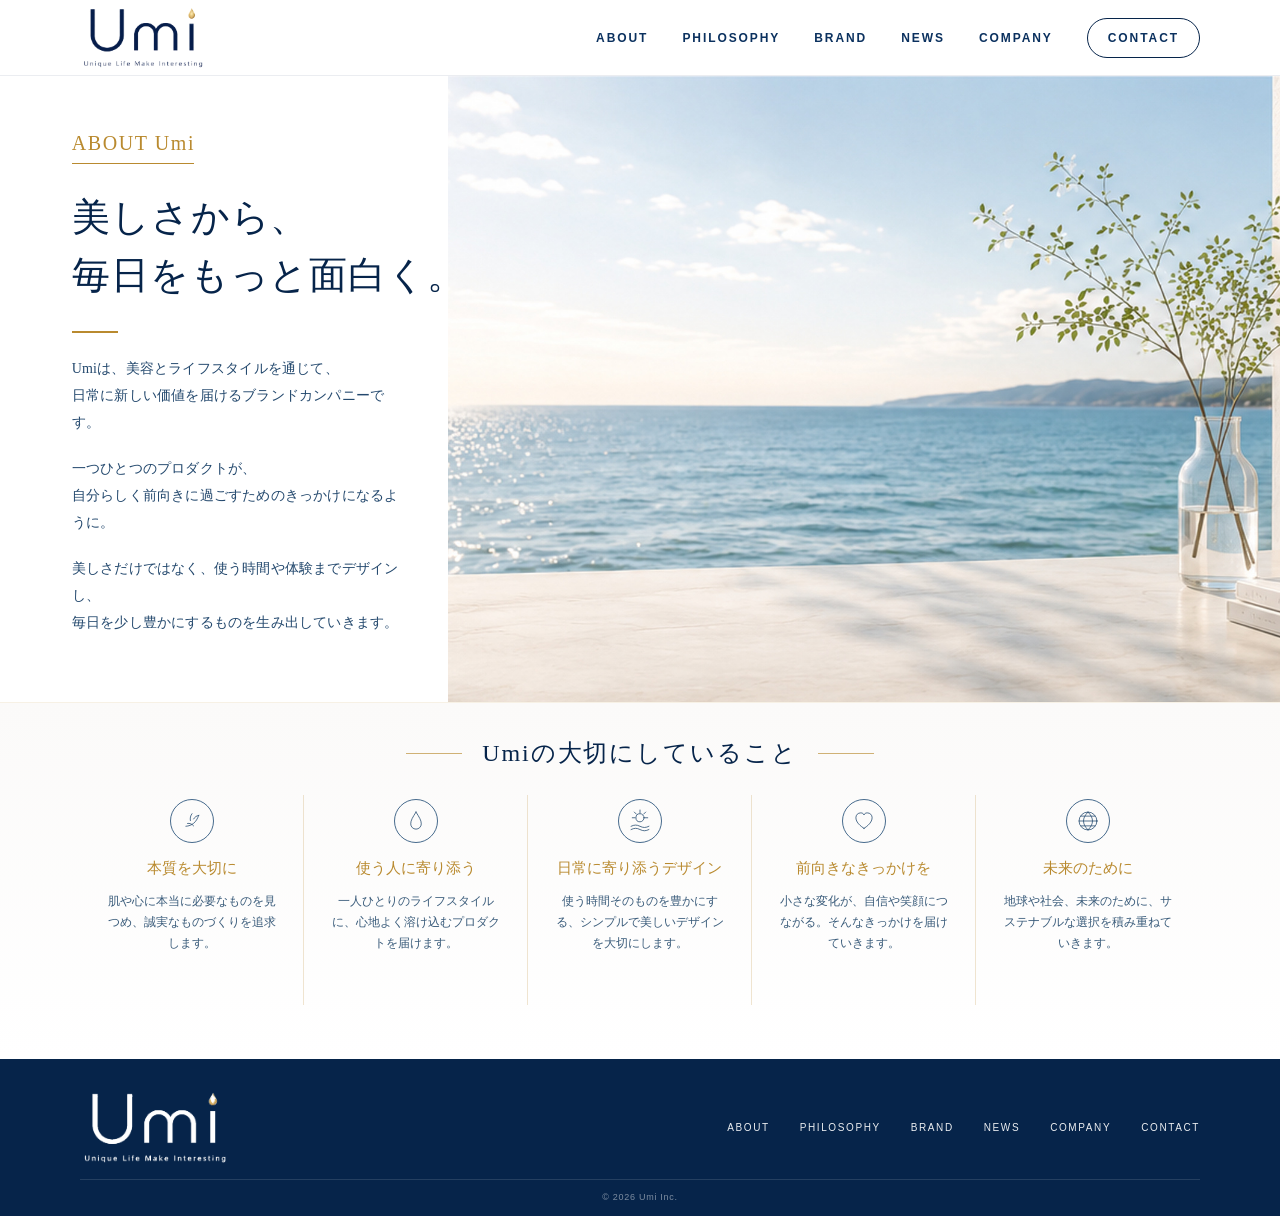
==== commit ef911233: "Add files via upload" ====
--- a/about.html
+++ b/about.html
@@ -15,6 +15,7 @@
       <a href="about.html">ABOUT</a>
       <a href="philosophy.html">PHILOSOPHY</a>
       <a href="brand.html">BRAND</a>
+      <a href="news.html">NEWS</a>
       <a href="company.html">COMPANY</a>
       <a class="contact" href="contact.html">CONTACT</a>
     </nav>
@@ -124,7 +125,8 @@
         <a href="about.html">ABOUT</a>
         <a href="philosophy.html">PHILOSOPHY</a>
         <a href="brand.html">BRAND</a>
-        <a href="company.html">COMPANY</a>
+        <a href="news.html">NEWS</a>
+      <a href="company.html">COMPANY</a>
         <a href="contact.html">CONTACT</a>
       </nav>
     </div>
--- a/style.css
+++ b/style.css
@@ -1006,3 +1006,161 @@
 }
 
 .contact-page{background:#fff;color:var(--deep)}.contact-title{background:linear-gradient(120deg,#f8f6f1 0%,#fff 58%,#f4f1f7 100%);padding:88px 0 78px}.contact-title-inner{text-align:center}.contact-kicker{margin:0 0 10px;font-family:Georgia,"Times New Roman",serif;font-size:46px;letter-spacing:.09em}.contact-title h1{margin:0;font-size:18px;font-weight:400;letter-spacing:.25em}.contact-gold-line{width:38px;height:1px;background:var(--gold);margin:28px auto}.contact-intro{font-size:15px;line-height:2;letter-spacing:.08em;color:#526f8d}.contact-form-section{padding:72px 0 90px}.contact-form-wrap{max-width:820px}.umi-contact-form{border-top:1px solid #e3e4e7}.contact-field{display:grid;grid-template-columns:210px 1fr;gap:28px;padding:26px 0;border-bottom:1px solid #e3e4e7}.contact-field label{padding-top:13px;font-size:14px;font-weight:600}.contact-field label span{margin-left:8px;padding:2px 7px;border:1px solid #b98a2f;color:#9b762c;font-size:9px}.contact-field label small{margin-left:8px;color:#8b96a3}.contact-field input,.contact-field select,.contact-field textarea{width:100%;border:1px solid #d9dce1;background:#fff;color:var(--deep);font:inherit;font-size:15px;padding:13px 15px}.contact-field textarea{resize:vertical;min-height:180px}.contact-submit{text-align:center;padding-top:46px}.contact-submit button{min-width:230px;padding:17px 32px;border:1px solid var(--deep);background:#fff;color:var(--deep);font-size:12px;font-weight:700;letter-spacing:.2em;cursor:pointer}.contact-submit button:hover{background:var(--deep);color:#fff}.contact-note{margin:28px 0 0;text-align:center;color:#78899a;font-size:12px}@media(max-width:700px){.contact-title{padding:58px 0 52px}.contact-kicker{font-size:36px}.contact-intro{font-size:13px;text-align:left}.pc-only{display:none}.contact-form-section{padding:44px 0 60px}.contact-field{display:block;padding:20px 0}.contact-field label{display:block;padding:0 0 10px}.contact-field input,.contact-field select,.contact-field textarea{font-size:16px}.contact-submit button{width:100%}}
+
+/* =========================================================
+   NEWS — Umi corporate news / PR TIMES
+   ========================================================= */
+
+.navlinks .is-current{position:relative}
+.navlinks .is-current:after{
+  content:"";position:absolute;left:0;right:0;bottom:-12px;
+  width:26px;height:1px;margin:auto;background:var(--gold)
+}
+
+/* HOME : LATEST NEWS */
+.home-news{padding:72px 0 80px;background:#fff}
+.home-news-inner{max-width:980px}
+.home-news-heading{
+  display:flex;align-items:flex-end;justify-content:space-between;
+  gap:28px;margin-bottom:28px
+}
+.home-news-kicker{
+  margin:0 0 10px;font-family:Arial,sans-serif;font-size:11px;
+  font-weight:700;letter-spacing:.24em;color:var(--gold)
+}
+.home-news-heading h2{
+  margin:0;font-size:28px;font-weight:400;letter-spacing:.05em;color:var(--deep)
+}
+.home-news-viewall{
+  font-family:Arial,sans-serif;font-size:10px;font-weight:700;
+  letter-spacing:.18em;color:var(--deep);white-space:nowrap
+}
+.home-news-viewall span{margin-left:8px}
+.home-news-item{
+  display:grid;grid-template-columns:110px 130px 1fr 26px;
+  align-items:center;gap:22px;padding:26px 2px;
+  border-top:1px solid var(--line);border-bottom:1px solid var(--line);
+  transition:.2s
+}
+.home-news-item:hover{padding-left:10px;background:#fbfaf7}
+.home-news-item time{
+  font-family:Arial,sans-serif;font-size:11px;letter-spacing:.08em;color:#73869a
+}
+.home-news-category{
+  display:inline-block;width:max-content;padding:6px 10px;border:1px solid #d5c39e;
+  font-family:Arial,sans-serif;font-size:9px;letter-spacing:.12em;color:#9b762c
+}
+.home-news-item p{
+  margin:0;font-size:15px;line-height:1.7;letter-spacing:.025em;color:var(--deep)
+}
+.home-news-arrow{font-family:Arial,sans-serif;color:var(--gold);text-align:right}
+
+/* NEWS LIST */
+.news-page,.news-detail-page{background:#fff;color:var(--deep)}
+.news-hero{
+  padding:86px 0 78px;
+  background:linear-gradient(120deg,#f8f6f1 0%,#fff 58%,#f4f1f7 100%);
+  border-bottom:1px solid rgba(6,36,74,.06)
+}
+.news-hero-inner{text-align:center}
+.news-en{
+  margin:0 0 10px;font-family:Georgia,"Times New Roman",serif;
+  font-size:48px;letter-spacing:.08em;color:var(--deep)
+}
+.news-hero h1{margin:0;font-size:18px;font-weight:400;letter-spacing:.26em}
+.news-gold-line{width:38px;height:1px;background:var(--gold);margin:27px auto}
+.news-lead{margin:0;font-size:14px;letter-spacing:.08em;color:#647b92}
+
+.news-list-section{padding:70px 0 94px}
+.news-container{max-width:920px}
+.news-filter{
+  display:flex;gap:24px;flex-wrap:wrap;padding-bottom:22px;
+  border-bottom:1px solid #e2e5e8;
+  font-family:Arial,sans-serif;font-size:10px;font-weight:700;
+  letter-spacing:.14em;color:#8a99a8
+}
+.news-filter span{padding-bottom:8px}
+.news-filter .is-active{color:var(--deep);border-bottom:1px solid var(--gold)}
+.news-card>a{
+  display:block;padding:34px 8px 38px;border-bottom:1px solid #e2e5e8;
+  transition:.2s
+}
+.news-card>a:hover{padding-left:16px;background:#fbfaf7}
+.news-card-meta{
+  display:flex;align-items:center;gap:18px;margin-bottom:18px;
+  font-family:Arial,sans-serif
+}
+.news-card-meta time{font-size:11px;letter-spacing:.08em;color:#71859a}
+.news-card-meta span{
+  padding:5px 9px;border:1px solid #d5c39e;
+  font-size:9px;letter-spacing:.12em;color:#9b762c
+}
+.news-card h2{
+  margin:0 0 16px;font-size:21px;font-weight:400;line-height:1.75;
+  letter-spacing:.02em;color:var(--deep)
+}
+.news-card p{margin:0;color:#60778e;font-size:14px;line-height:1.9}
+.news-card-more{
+  margin-top:20px;font-family:Arial,sans-serif;font-size:10px;
+  font-weight:700;letter-spacing:.16em
+}
+.news-card-more b{margin-left:8px;color:var(--gold)}
+
+/* NEWS DETAIL */
+.news-detail{padding:82px 0 96px}
+.news-detail-wrap{width:min(820px,calc(100% - 48px));margin:0 auto}
+.news-detail-meta{
+  display:flex;align-items:center;gap:18px;margin-bottom:24px;
+  font-family:Arial,sans-serif
+}
+.news-detail-meta time{font-size:11px;letter-spacing:.08em;color:#71859a}
+.news-detail-meta span{
+  padding:5px 9px;border:1px solid #d5c39e;
+  font-size:9px;letter-spacing:.12em;color:#9b762c
+}
+.news-detail h1{
+  margin:0;font-size:clamp(25px,3vw,38px);font-weight:400;
+  line-height:1.65;letter-spacing:.025em;color:var(--deep)
+}
+.news-detail-line{width:44px;height:1px;background:var(--gold);margin:32px 0 42px}
+.news-detail-body p{
+  margin:0 0 24px;font-size:15px;line-height:2.05;
+  letter-spacing:.035em;color:#405f7d
+}
+.prtimes-button{
+  display:inline-flex;align-items:center;gap:20px;margin-top:22px;
+  padding:17px 25px;border:1px solid var(--deep);
+  font-family:Arial,"Yu Gothic",sans-serif;font-size:11px;font-weight:700;
+  letter-spacing:.11em;transition:.2s
+}
+.prtimes-button:hover{background:var(--deep);color:#fff}
+.prtimes-button span{color:var(--gold)}
+.news-detail-back{
+  margin-top:64px;padding-top:24px;border-top:1px solid #e2e5e8;
+  font-family:Arial,"Yu Gothic",sans-serif;font-size:11px;letter-spacing:.08em
+}
+
+/* NEWS mobile */
+@media(max-width:800px){
+  .navlinks .is-current:after{display:none}
+  .home-news{padding:52px 0 58px}
+  .home-news-heading{align-items:flex-start}
+  .home-news-heading h2{font-size:23px}
+  .home-news-item{
+    grid-template-columns:92px 1fr 20px;gap:10px 14px;padding:22px 0
+  }
+  .home-news-category{grid-column:2}
+  .home-news-item p{grid-column:1 / 3;font-size:14px}
+  .home-news-arrow{grid-column:3;grid-row:1 / 4}
+  .news-hero{padding:58px 0 52px}
+  .news-en{font-size:38px}
+  .news-list-section{padding:46px 0 64px}
+  .news-filter{gap:14px}
+  .news-card>a{padding:28px 0 32px}
+  .news-card h2{font-size:18px}
+  .news-detail{padding:52px 0 68px}
+  .news-detail-wrap{width:calc(100% - 36px)}
+  .news-detail h1{font-size:25px;line-height:1.7}
+  .news-detail-body p{font-size:14px}
+  .prtimes-button{width:100%;justify-content:space-between}
+}
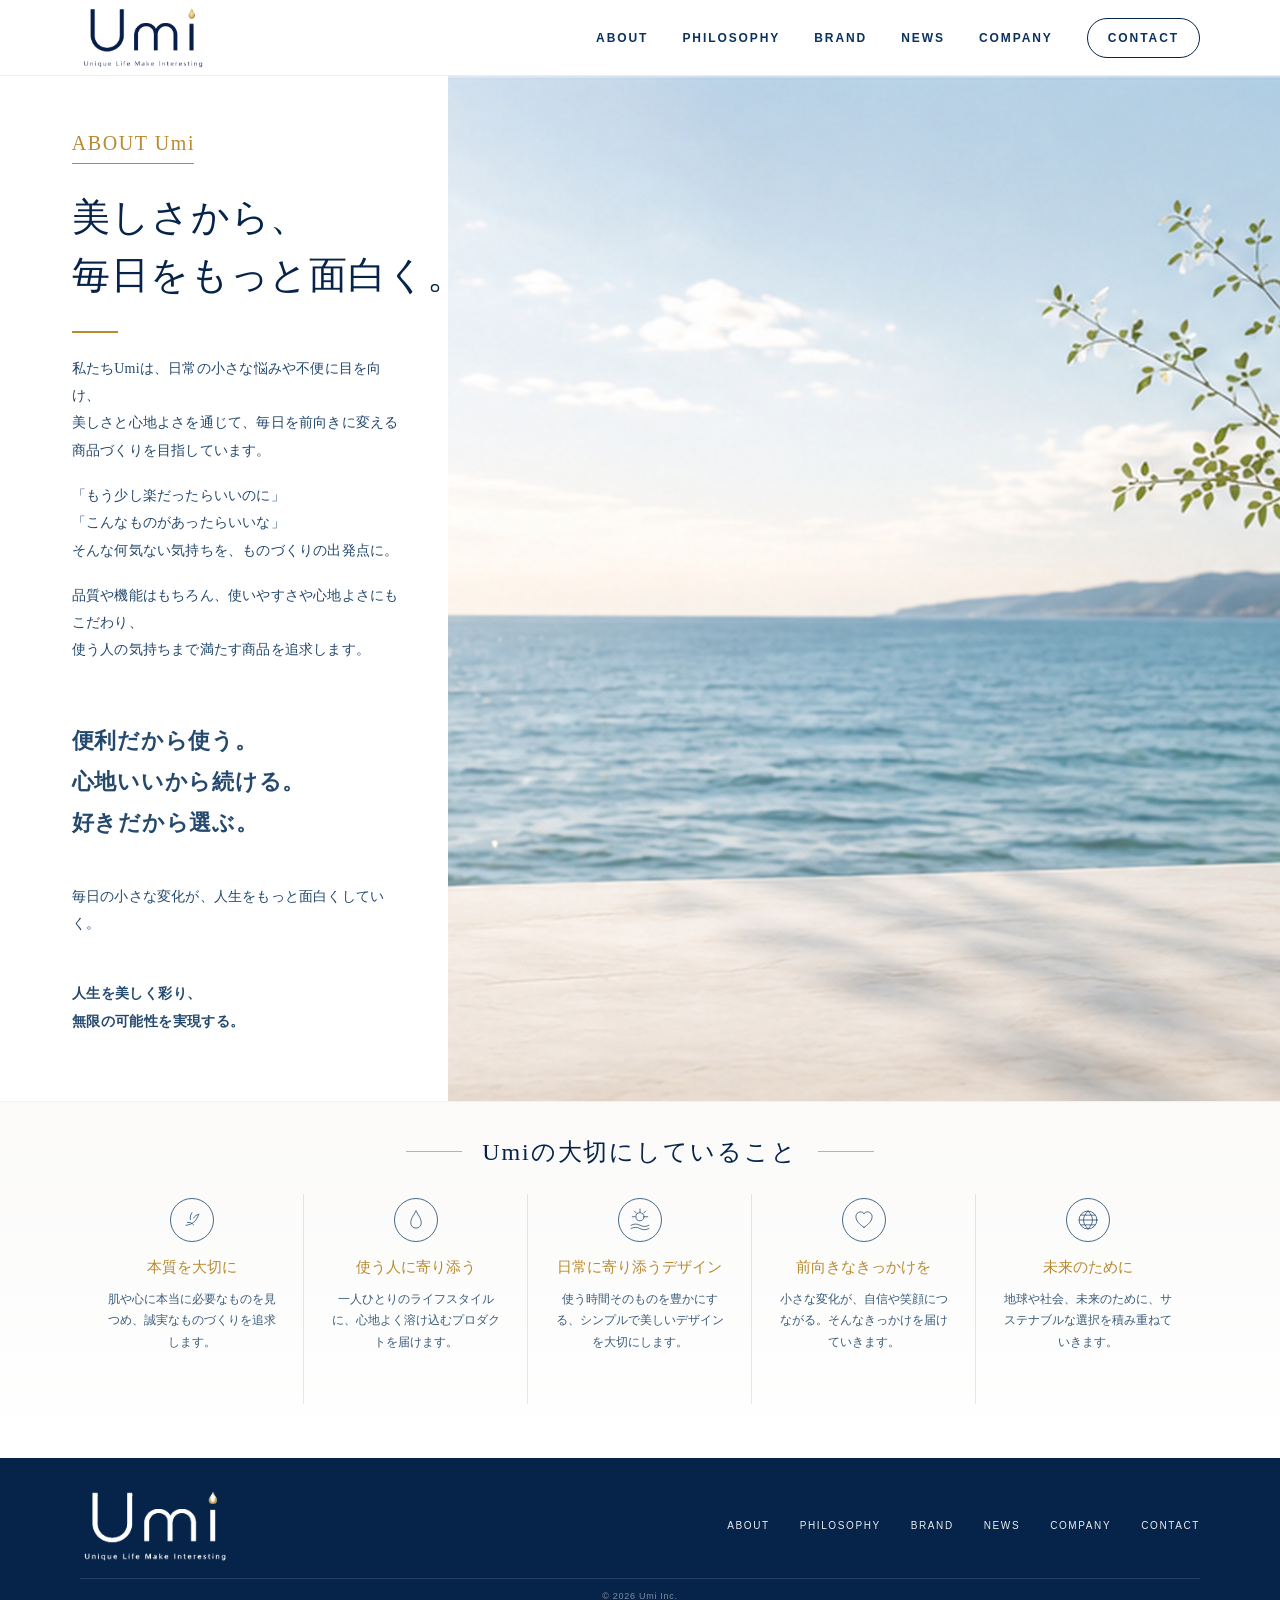
==== commit 1805f074: "Add files via upload" ====
--- a/about.html
+++ b/about.html
@@ -31,18 +31,32 @@
       <div class="about-gold-line"></div>
 
       <p>
-        Umiは、美容とライフスタイルを通じて、<br>
-        日常に新しい価値を届けるブランドカンパニーです。
+        私たちUmiは、日常の小さな悩みや不便に目を向け、<br>
+        美しさと心地よさを通じて、毎日を前向きに変える商品づくりを目指しています。
       </p>
 
       <p>
-        一つひとつのプロダクトが、<br>
-        自分らしく前向きに過ごすためのきっかけになるように。
+        「もう少し楽だったらいいのに」<br>
+        「こんなものがあったらいいな」<br>
+        そんな何気ない気持ちを、ものづくりの出発点に。
       </p>
 
       <p>
-        美しさだけではなく、使う時間や体験までデザインし、<br>
-        毎日を少し豊かにするものを生み出していきます。
+        品質や機能はもちろん、使いやすさや心地よさにもこだわり、<br>
+        使う人の気持ちまで満たす商品を追求します。
+      </p>
+
+      <p style="font-weight:700; font-size:clamp(1.08rem, 2vw, 1.35rem); line-height:1.9; letter-spacing:.035em; margin-top:1.8em; margin-bottom:1.8em;">
+        便利だから使う。<br>
+        心地いいから続ける。<br>
+        好きだから選ぶ。
+      </p>
+
+      <p>毎日の小さな変化が、人生をもっと面白くしていく。</p>
+
+      <p style="margin-top:1.8em; font-weight:600; letter-spacing:.03em;">
+        人生を美しく彩り、<br>
+        無限の可能性を実現する。
       </p>
     </div>
 
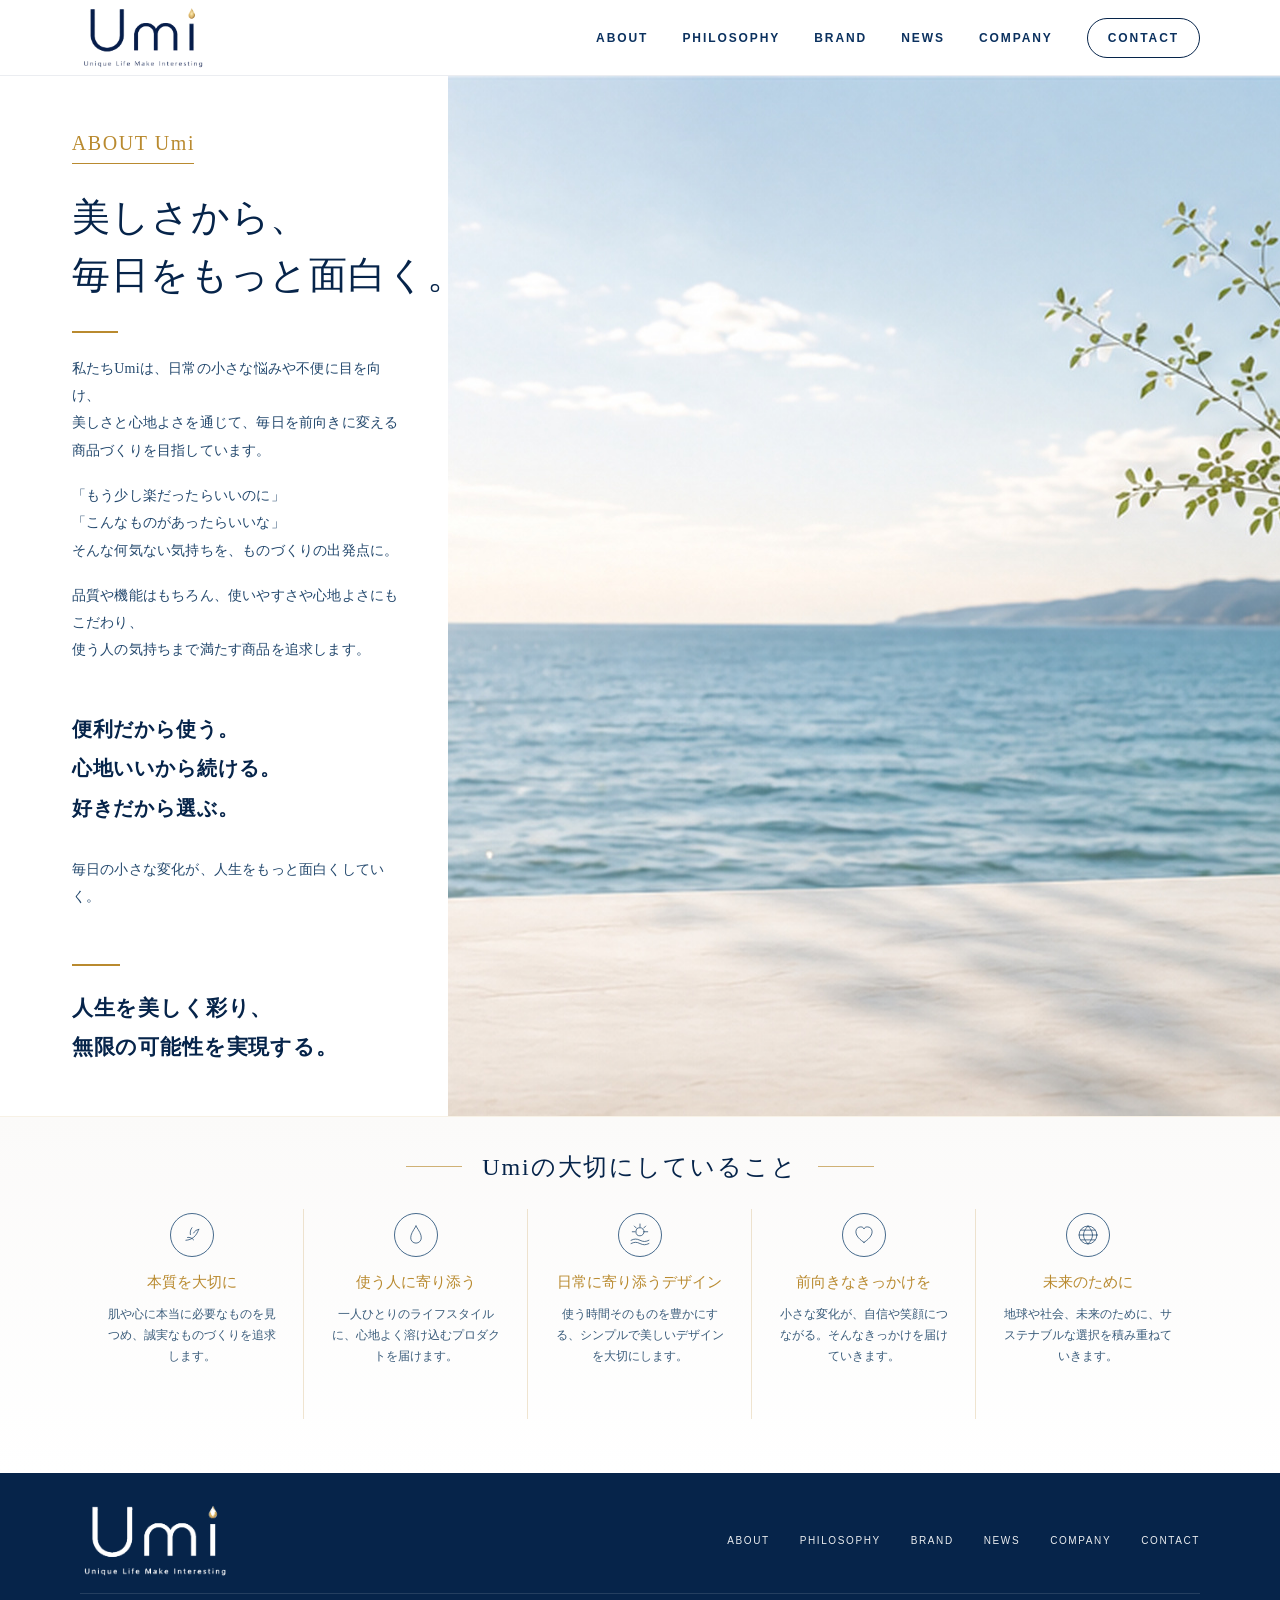
==== commit 790e6da9: "Add files via upload" ====
--- a/about.html
+++ b/about.html
@@ -46,7 +46,7 @@
         使う人の気持ちまで満たす商品を追求します。
       </p>
 
-      <p style="font-weight:700; font-size:clamp(1.08rem, 2vw, 1.35rem); line-height:1.9; letter-spacing:.035em; margin-top:1.8em; margin-bottom:1.8em;">
+      <p class="about-belief">
         便利だから使う。<br>
         心地いいから続ける。<br>
         好きだから選ぶ。
@@ -54,7 +54,7 @@
 
       <p>毎日の小さな変化が、人生をもっと面白くしていく。</p>
 
-      <p style="margin-top:1.8em; font-weight:600; letter-spacing:.03em;">
+      <p class="about-closing-message">
         人生を美しく彩り、<br>
         無限の可能性を実現する。
       </p>
--- a/style.css
+++ b/style.css
@@ -1164,3 +1164,65 @@
   .news-detail-body p{font-size:14px}
   .prtimes-button{width:100%;justify-content:space-between}
 }
+
+
+/* =========================================================
+   Umi message refinement — HOME / ABOUT
+   Keeps existing photos, structure and brand colors unchanged.
+   ========================================================= */
+
+/* Clear type rhythm in the HOME hero without changing the imagery. */
+.hero-copy h1 {
+  overflow-wrap: normal;
+}
+
+/* ABOUT: the three guiding principles remain an editorial statement. */
+.about-intro-copy .about-belief {
+  margin: 28px 0 27px;
+  color: var(--deep);
+  font-size: clamp(17px, 1.55vw, 21px);
+  font-weight: 600;
+  line-height: 2;
+  letter-spacing: .045em;
+}
+
+/* The founding words are a closing signature, not ordinary body text. */
+.about-intro-copy .about-closing-message {
+  margin: 36px 0 0;
+  padding-top: 25px;
+  position: relative;
+  color: var(--deep);
+  font-size: clamp(18px, 1.65vw, 23px);
+  font-weight: 600;
+  line-height: 1.85;
+  letter-spacing: .04em;
+}
+.about-intro-copy .about-closing-message::before {
+  content: "";
+  position: absolute;
+  left: 0;
+  top: 0;
+  width: 48px;
+  height: 2px;
+  background: var(--gold);
+}
+
+@media (max-width: 850px) {
+  .about-intro-copy .about-closing-message {
+    font-size: 21px;
+    margin-top: 31px;
+  }
+}
+@media (max-width: 600px) {
+  .hero-copy h1 { font-size: clamp(26px, 6.7vw, 34px); }
+  .about-intro-copy .about-belief {
+    font-size: 18px;
+    line-height: 1.95;
+    margin: 24px 0;
+  }
+  .about-intro-copy .about-closing-message {
+    font-size: 19px;
+    margin-top: 28px;
+    padding-top: 22px;
+  }
+}
